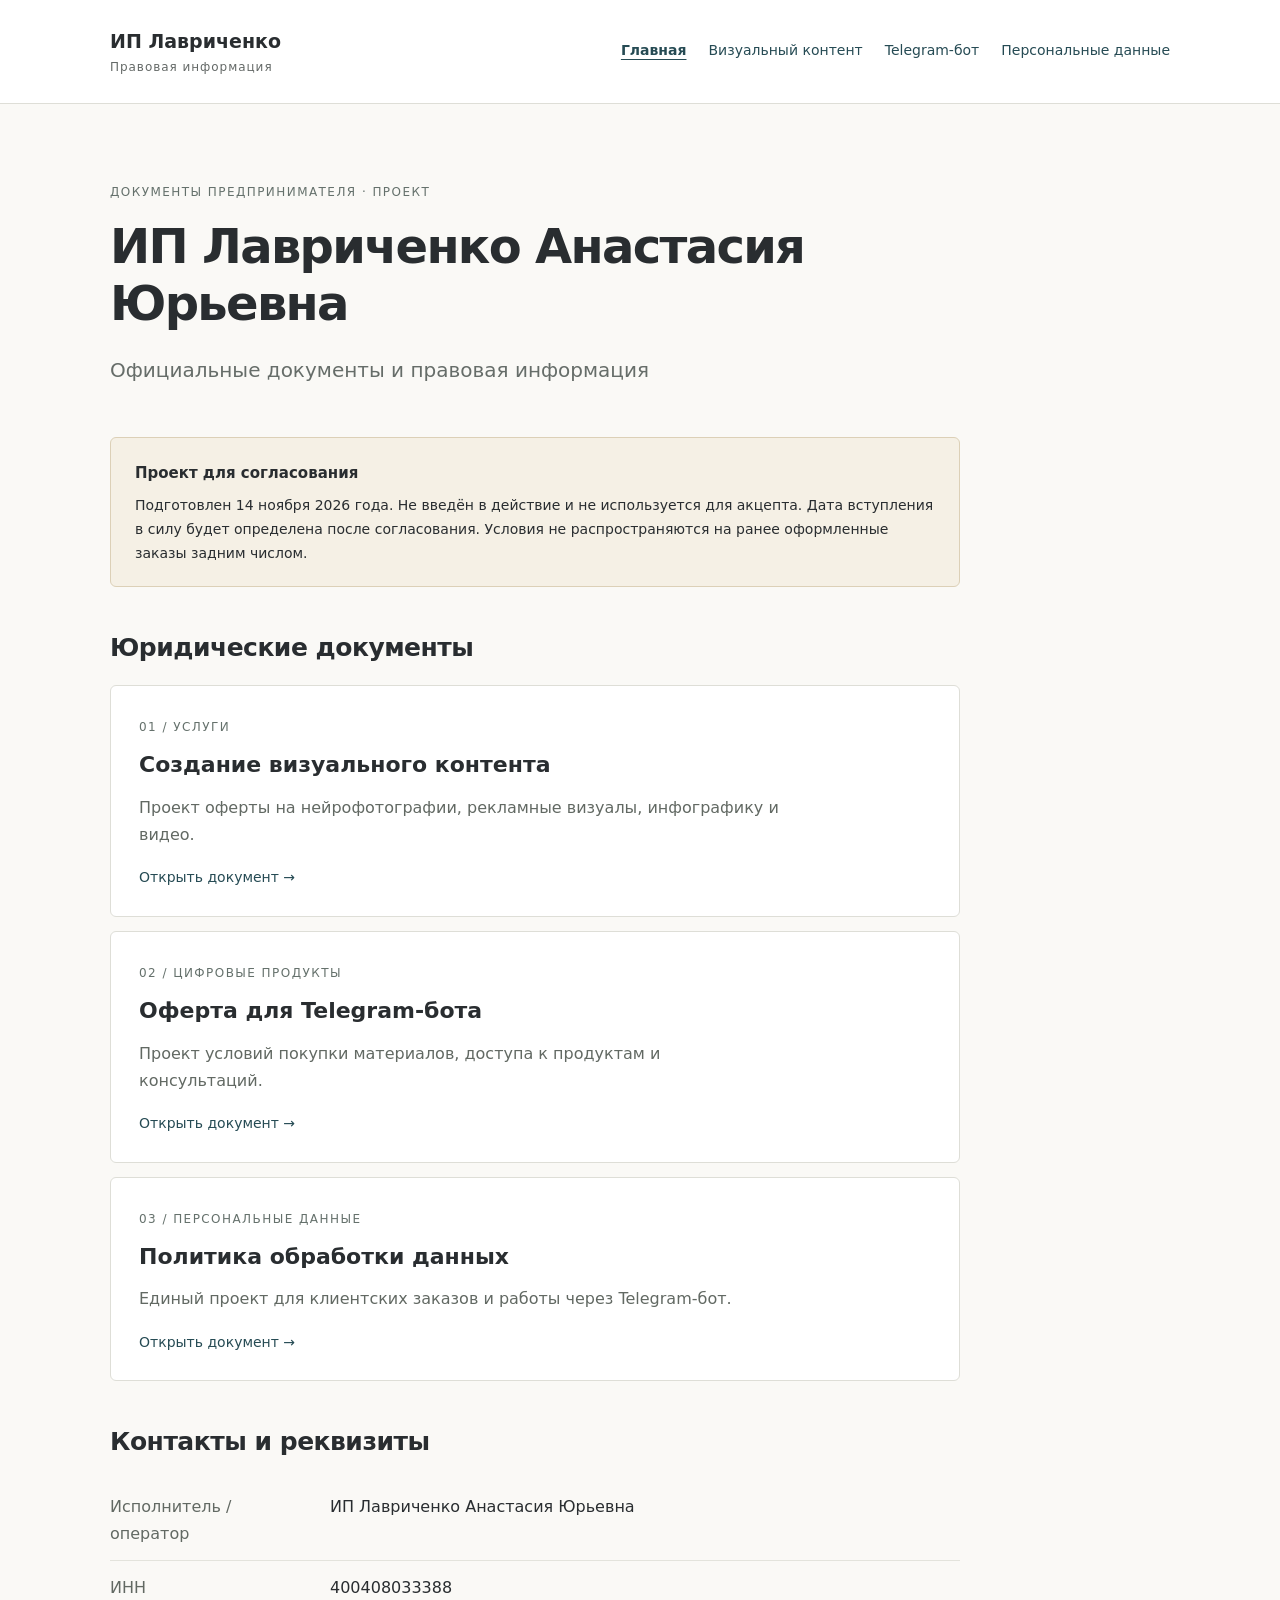
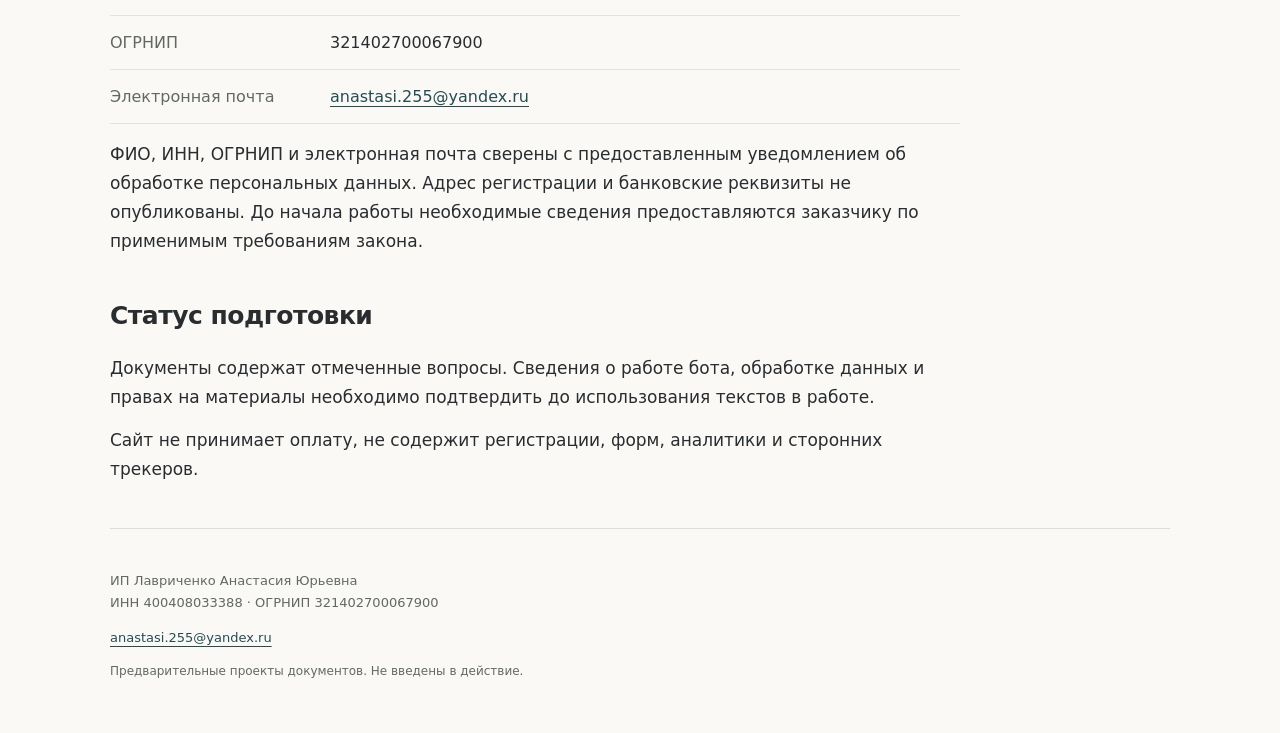
==== index.html @ de068411 "Add draft legal site with email-only public contact" ====
<!doctype html>
<html lang="ru"><head><meta charset="utf-8"><meta name="viewport" content="width=device-width, initial-scale=1"><meta name="description" content="Официальные документы и правовая информация"><meta name="robots" content="noindex, nofollow"><title>ИП Лавриченко Анастасия Юрьевна — ИП Лавриченко</title><link rel="stylesheet" href="styles.css"></head>
<body><a class="skip" href="#main">К содержанию</a><header class="site-header"><div class="shell"><a class="brand" href="index.html">ИП Лавриченко<span>Правовая информация</span></a><nav aria-label="Основная навигация"><a href="index.html" aria-current="page">Главная</a><a href="offer.html">Визуальный контент</a><a href="bot-offer.html">Telegram-бот</a><a href="privacy.html">Персональные данные</a></nav></div></header><main id="main" class="shell"><div class="intro"><p class="eyebrow">Документы предпринимателя · проект</p><h1>ИП Лавриченко Анастасия Юрьевна</h1><p class="lead">Официальные документы и правовая информация</p></div><aside class="notice" aria-label="Статус документа"><strong>Проект для согласования</strong><p>Подготовлен 14 ноября 2026 года. Не введён в действие и не используется для акцепта. Дата вступления в силу будет определена после согласования. Условия не распространяются на ранее оформленные заказы задним числом.</p></aside><article><section><h2>Юридические документы</h2><div class="cards"><a class="card" href="offer.html"><span class="number">01 / Услуги</span><h3>Создание визуального контента</h3><p>Проект оферты на нейрофотографии, рекламные визуалы, инфографику и видео.</p><span class="action">Открыть документ →</span></a><a class="card" href="bot-offer.html"><span class="number">02 / Цифровые продукты</span><h3>Оферта для Telegram-бота</h3><p>Проект условий покупки материалов, доступа к продуктам и консультаций.</p><span class="action">Открыть документ →</span></a><a class="card" href="privacy.html"><span class="number">03 / Персональные данные</span><h3>Политика обработки данных</h3><p>Единый проект для клиентских заказов и работы через Telegram-бот.</p><span class="action">Открыть документ →</span></a></div></section><section><h2>Контакты и реквизиты</h2><dl class="details"><div><dt>Исполнитель / оператор</dt><dd>ИП Лавриченко Анастасия Юрьевна</dd></div><div><dt>ИНН</dt><dd>400408033388</dd></div><div><dt>ОГРНИП</dt><dd>321402700067900</dd></div><div><dt>Электронная почта</dt><dd><a href="mailto:anastasi.255@yandex.ru">anastasi.255@yandex.ru</a></dd></div></dl><p>ФИО, ИНН, ОГРНИП и электронная почта сверены с предоставленным уведомлением об обработке персональных данных. Адрес регистрации и банковские реквизиты не опубликованы. До начала работы необходимые сведения предоставляются заказчику по применимым требованиям закона.</p></section><section><h2>Статус подготовки</h2><p>Документы содержат отмеченные вопросы. Сведения о работе бота, обработке данных и правах на материалы необходимо подтвердить до использования текстов в работе.</p><p>Сайт не принимает оплату, не содержит регистрации, форм, аналитики и сторонних трекеров.</p></section></article></main><footer class="shell"><p>ИП Лавриченко Анастасия Юрьевна<br>ИНН 400408033388 · ОГРНИП 321402700067900</p><a href="mailto:anastasi.255@yandex.ru">anastasi.255@yandex.ru</a><p class="muted">Предварительные проекты документов. Не введены в действие.</p></footer></body></html>
---- styles.css ----
*{box-sizing:border-box}html{scroll-behavior:smooth;scroll-padding-top:24px}body{margin:0;background:#faf9f6;color:#292d30;font:17px/1.7 system-ui,-apple-system,"Segoe UI",sans-serif}a{color:#264b54;text-underline-offset:4px}a:hover{color:#111}a:focus-visible{outline:3px solid #886c3c;outline-offset:5px}.shell{width:min(100% - 64px,1060px);margin:auto}.site-header{border-bottom:1px solid #deded7;background:#fff}.site-header .shell{padding-block:25px;display:flex;align-items:center;justify-content:space-between;gap:30px}.brand{font-size:19px;font-weight:650;text-decoration:none;color:inherit}.brand span{display:block;font-size:12px;font-weight:400;letter-spacing:.08em;color:#646967}.site-header nav{display:flex;flex-wrap:wrap;gap:12px 22px;font-size:14px}.site-header nav a{text-decoration:none}.site-header nav [aria-current]{text-decoration:underline;font-weight:650}.intro{padding:66px 0 30px;max-width:850px}.eyebrow,.number{font-size:12px;letter-spacing:.12em;text-transform:uppercase;color:#65716c}h1{font-size:clamp(30px,4.5vw,48px);font-weight:550;letter-spacing:-.035em;line-height:1.18;margin:16px 0 22px}h2{font-size:25px;line-height:1.35;font-weight:550;letter-spacing:-.02em}h3{font-size:22px;line-height:1.35;font-weight:550}.lead{font-size:20px;color:#666d69}.notice{padding:20px 24px;border:1px solid #dcd0b7;background:#f5f0e5;border-radius:6px;margin-bottom:38px;max-width:850px}.notice p{font-size:14px;margin:7px 0 0}.notice strong{font-size:15px}.toc{padding:20px 28px;background:#f0f1ec;max-width:850px;border-radius:6px}.toc h2{font-size:19px;margin-top:0}.toc ol{columns:2;column-gap:35px;padding-left:24px;font-size:14px}.toc li{break-inside:avoid;margin-bottom:8px}article{max-width:850px}section{margin:44px 0}section p{margin:14px 0}.pending{padding:14px 18px;border-left:3px solid #b19866;background:#f4f0e7;font-size:15px}.cards{display:grid;gap:14px}.card{display:block;text-decoration:none;color:inherit;padding:25px 28px;background:#fff;border:1px solid #deded7;border-radius:6px;transition:border-color .15s}.card:hover{border-color:#67766b}.card h3{margin:10px 0}.card p{color:#626963;font-size:16px;max-width:650px}.action{font-size:14px;color:#264b54}.details{font-size:16px}.details div{display:grid;grid-template-columns:200px 1fr;gap:20px;padding:13px 0;border-bottom:1px solid #e3e3dc}.details dt{color:#626963}.details dd{margin:0;overflow-wrap:anywhere}footer{border-top:1px solid #dcded7;padding-block:28px 40px;font-size:13px;color:#626963}.muted{font-size:12px}.skip{position:absolute;top:-100px;left:16px;background:#fff;padding:10px;z-index:2}.skip:focus{top:12px}@media(max-width:650px){.shell{width:calc(100% - 36px)}.site-header .shell{display:block;padding-block:20px}.site-header nav{margin-top:20px;gap:10px 18px}.intro{padding-top:38px}.lead{font-size:18px}.toc ol{columns:1}.details div{grid-template-columns:1fr;gap:3px}.notice,.card{padding:20px}h2{font-size:23px}body{font-size:16px}}@media(prefers-reduced-motion:reduce){html{scroll-behavior:auto}.card{transition:none}}@media print{.site-header,.skip,.toc{display:none}body{background:white;color:black;font-size:11pt}.shell{width:100%}.intro{padding-top:0}a{color:inherit}.notice,.pending{break-inside:avoid}section{margin:24px 0}footer{margin-top:24px}}
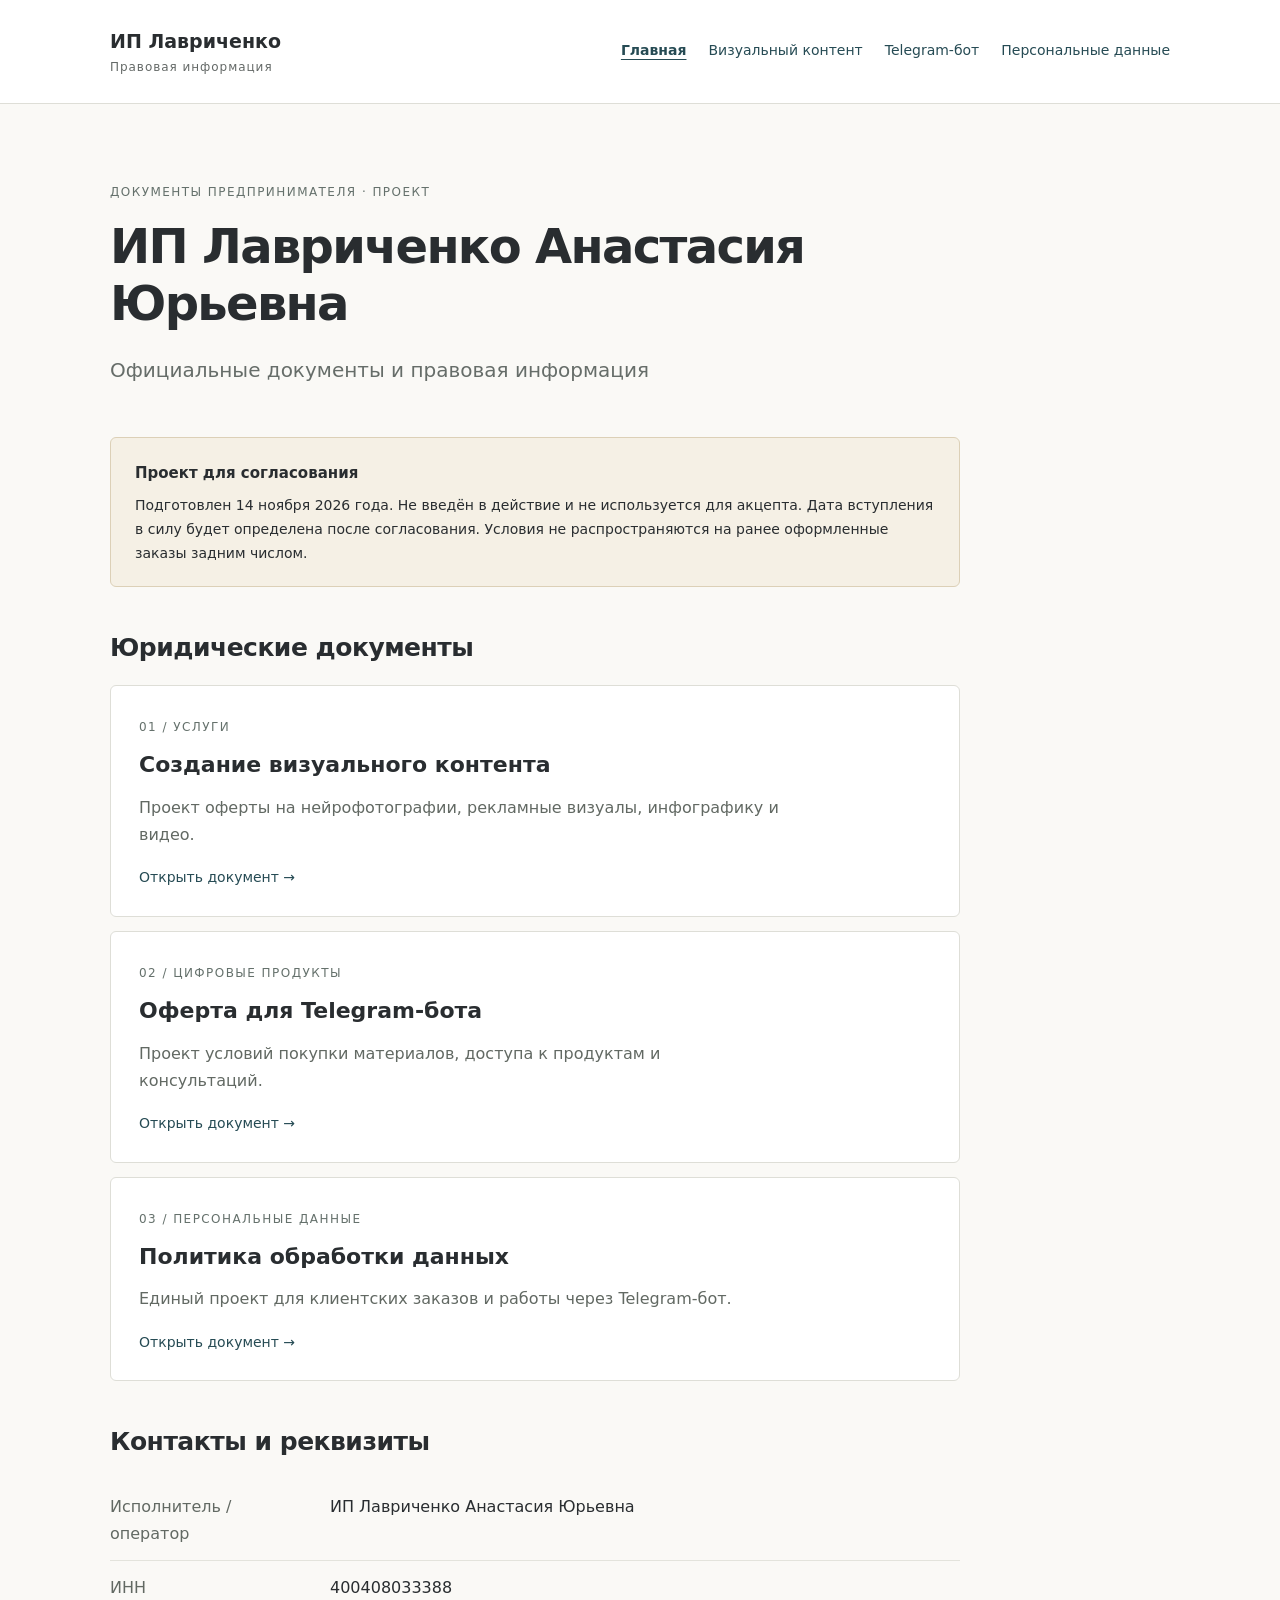
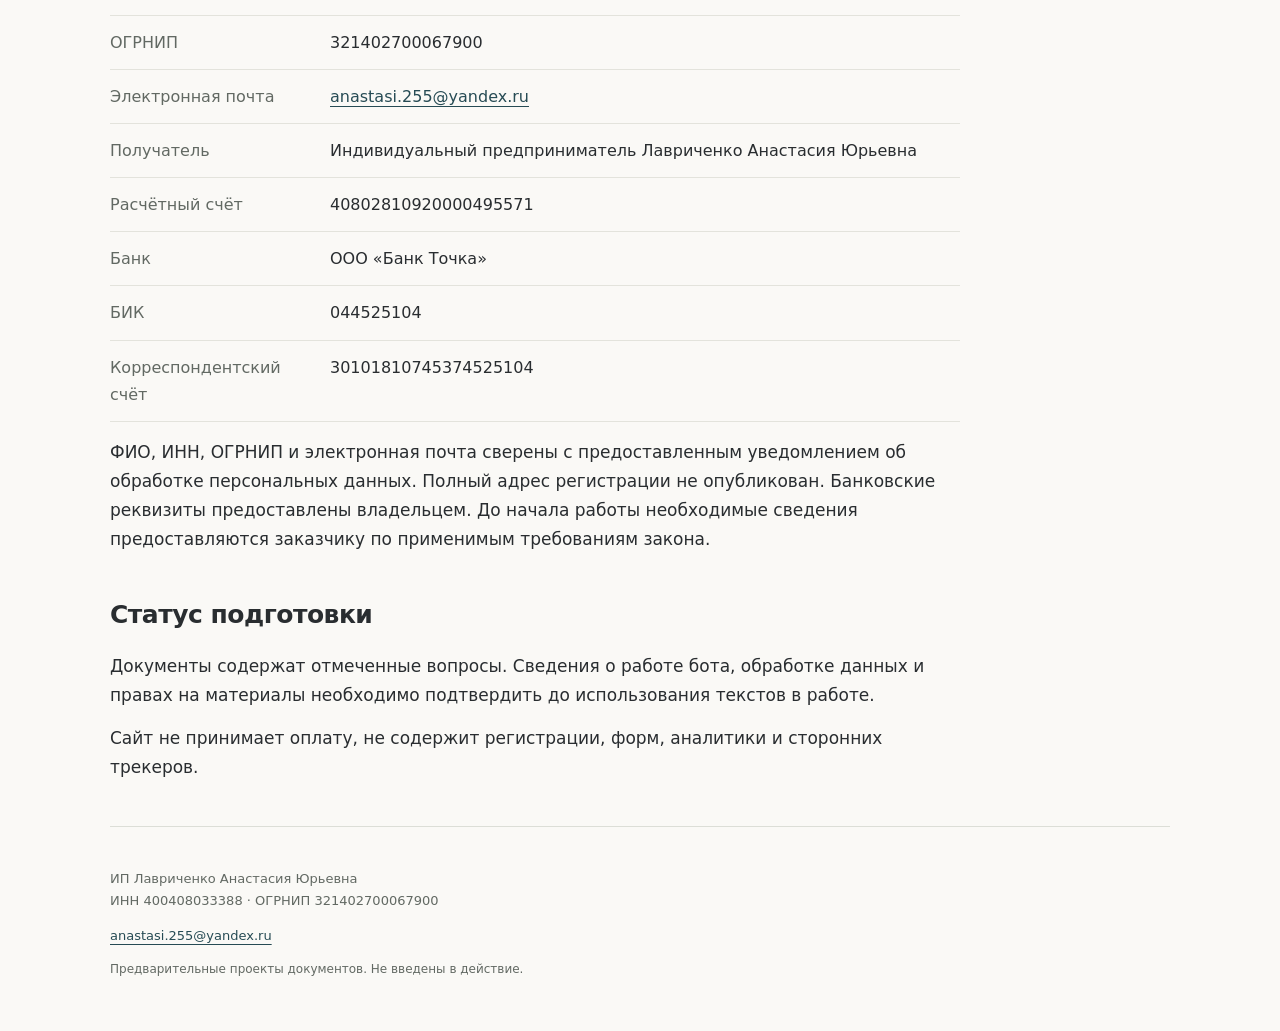
==== commit f0616663: "Add owner-provided business bank details" ====
--- a/index.html
+++ b/index.html
@@ -1,3 +1,3 @@
 <!doctype html>
 <html lang="ru"><head><meta charset="utf-8"><meta name="viewport" content="width=device-width, initial-scale=1"><meta name="description" content="Официальные документы и правовая информация"><meta name="robots" content="noindex, nofollow"><title>ИП Лавриченко Анастасия Юрьевна — ИП Лавриченко</title><link rel="stylesheet" href="styles.css"></head>
-<body><a class="skip" href="#main">К содержанию</a><header class="site-header"><div class="shell"><a class="brand" href="index.html">ИП Лавриченко<span>Правовая информация</span></a><nav aria-label="Основная навигация"><a href="index.html" aria-current="page">Главная</a><a href="offer.html">Визуальный контент</a><a href="bot-offer.html">Telegram-бот</a><a href="privacy.html">Персональные данные</a></nav></div></header><main id="main" class="shell"><div class="intro"><p class="eyebrow">Документы предпринимателя · проект</p><h1>ИП Лавриченко Анастасия Юрьевна</h1><p class="lead">Официальные документы и правовая информация</p></div><aside class="notice" aria-label="Статус документа"><strong>Проект для согласования</strong><p>Подготовлен 14 ноября 2026 года. Не введён в действие и не используется для акцепта. Дата вступления в силу будет определена после согласования. Условия не распространяются на ранее оформленные заказы задним числом.</p></aside><article><section><h2>Юридические документы</h2><div class="cards"><a class="card" href="offer.html"><span class="number">01 / Услуги</span><h3>Создание визуального контента</h3><p>Проект оферты на нейрофотографии, рекламные визуалы, инфографику и видео.</p><span class="action">Открыть документ →</span></a><a class="card" href="bot-offer.html"><span class="number">02 / Цифровые продукты</span><h3>Оферта для Telegram-бота</h3><p>Проект условий покупки материалов, доступа к продуктам и консультаций.</p><span class="action">Открыть документ →</span></a><a class="card" href="privacy.html"><span class="number">03 / Персональные данные</span><h3>Политика обработки данных</h3><p>Единый проект для клиентских заказов и работы через Telegram-бот.</p><span class="action">Открыть документ →</span></a></div></section><section><h2>Контакты и реквизиты</h2><dl class="details"><div><dt>Исполнитель / оператор</dt><dd>ИП Лавриченко Анастасия Юрьевна</dd></div><div><dt>ИНН</dt><dd>400408033388</dd></div><div><dt>ОГРНИП</dt><dd>321402700067900</dd></div><div><dt>Электронная почта</dt><dd><a href="mailto:anastasi.255@yandex.ru">anastasi.255@yandex.ru</a></dd></div></dl><p>ФИО, ИНН, ОГРНИП и электронная почта сверены с предоставленным уведомлением об обработке персональных данных. Адрес регистрации и банковские реквизиты не опубликованы. До начала работы необходимые сведения предоставляются заказчику по применимым требованиям закона.</p></section><section><h2>Статус подготовки</h2><p>Документы содержат отмеченные вопросы. Сведения о работе бота, обработке данных и правах на материалы необходимо подтвердить до использования текстов в работе.</p><p>Сайт не принимает оплату, не содержит регистрации, форм, аналитики и сторонних трекеров.</p></section></article></main><footer class="shell"><p>ИП Лавриченко Анастасия Юрьевна<br>ИНН 400408033388 · ОГРНИП 321402700067900</p><a href="mailto:anastasi.255@yandex.ru">anastasi.255@yandex.ru</a><p class="muted">Предварительные проекты документов. Не введены в действие.</p></footer></body></html>+<body><a class="skip" href="#main">К содержанию</a><header class="site-header"><div class="shell"><a class="brand" href="index.html">ИП Лавриченко<span>Правовая информация</span></a><nav aria-label="Основная навигация"><a href="index.html" aria-current="page">Главная</a><a href="offer.html">Визуальный контент</a><a href="bot-offer.html">Telegram-бот</a><a href="privacy.html">Персональные данные</a></nav></div></header><main id="main" class="shell"><div class="intro"><p class="eyebrow">Документы предпринимателя · проект</p><h1>ИП Лавриченко Анастасия Юрьевна</h1><p class="lead">Официальные документы и правовая информация</p></div><aside class="notice" aria-label="Статус документа"><strong>Проект для согласования</strong><p>Подготовлен 14 ноября 2026 года. Не введён в действие и не используется для акцепта. Дата вступления в силу будет определена после согласования. Условия не распространяются на ранее оформленные заказы задним числом.</p></aside><article><section><h2>Юридические документы</h2><div class="cards"><a class="card" href="offer.html"><span class="number">01 / Услуги</span><h3>Создание визуального контента</h3><p>Проект оферты на нейрофотографии, рекламные визуалы, инфографику и видео.</p><span class="action">Открыть документ →</span></a><a class="card" href="bot-offer.html"><span class="number">02 / Цифровые продукты</span><h3>Оферта для Telegram-бота</h3><p>Проект условий покупки материалов, доступа к продуктам и консультаций.</p><span class="action">Открыть документ →</span></a><a class="card" href="privacy.html"><span class="number">03 / Персональные данные</span><h3>Политика обработки данных</h3><p>Единый проект для клиентских заказов и работы через Telegram-бот.</p><span class="action">Открыть документ →</span></a></div></section><section><h2>Контакты и реквизиты</h2><dl class="details"><div><dt>Исполнитель / оператор</dt><dd>ИП Лавриченко Анастасия Юрьевна</dd></div><div><dt>ИНН</dt><dd>400408033388</dd></div><div><dt>ОГРНИП</dt><dd>321402700067900</dd></div><div><dt>Электронная почта</dt><dd><a href="mailto:anastasi.255@yandex.ru">anastasi.255@yandex.ru</a></dd></div><div><dt>Получатель</dt><dd>Индивидуальный предприниматель Лавриченко Анастасия Юрьевна</dd></div><div><dt>Расчётный счёт</dt><dd>40802810920000495571</dd></div><div><dt>Банк</dt><dd>ООО «Банк Точка»</dd></div><div><dt>БИК</dt><dd>044525104</dd></div><div><dt>Корреспондентский счёт</dt><dd>30101810745374525104</dd></div></dl><p>ФИО, ИНН, ОГРНИП и электронная почта сверены с предоставленным уведомлением об обработке персональных данных. Полный адрес регистрации не опубликован. Банковские реквизиты предоставлены владельцем. До начала работы необходимые сведения предоставляются заказчику по применимым требованиям закона.</p></section><section><h2>Статус подготовки</h2><p>Документы содержат отмеченные вопросы. Сведения о работе бота, обработке данных и правах на материалы необходимо подтвердить до использования текстов в работе.</p><p>Сайт не принимает оплату, не содержит регистрации, форм, аналитики и сторонних трекеров.</p></section></article></main><footer class="shell"><p>ИП Лавриченко Анастасия Юрьевна<br>ИНН 400408033388 · ОГРНИП 321402700067900</p><a href="mailto:anastasi.255@yandex.ru">anastasi.255@yandex.ru</a><p class="muted">Предварительные проекты документов. Не введены в действие.</p></footer></body></html>
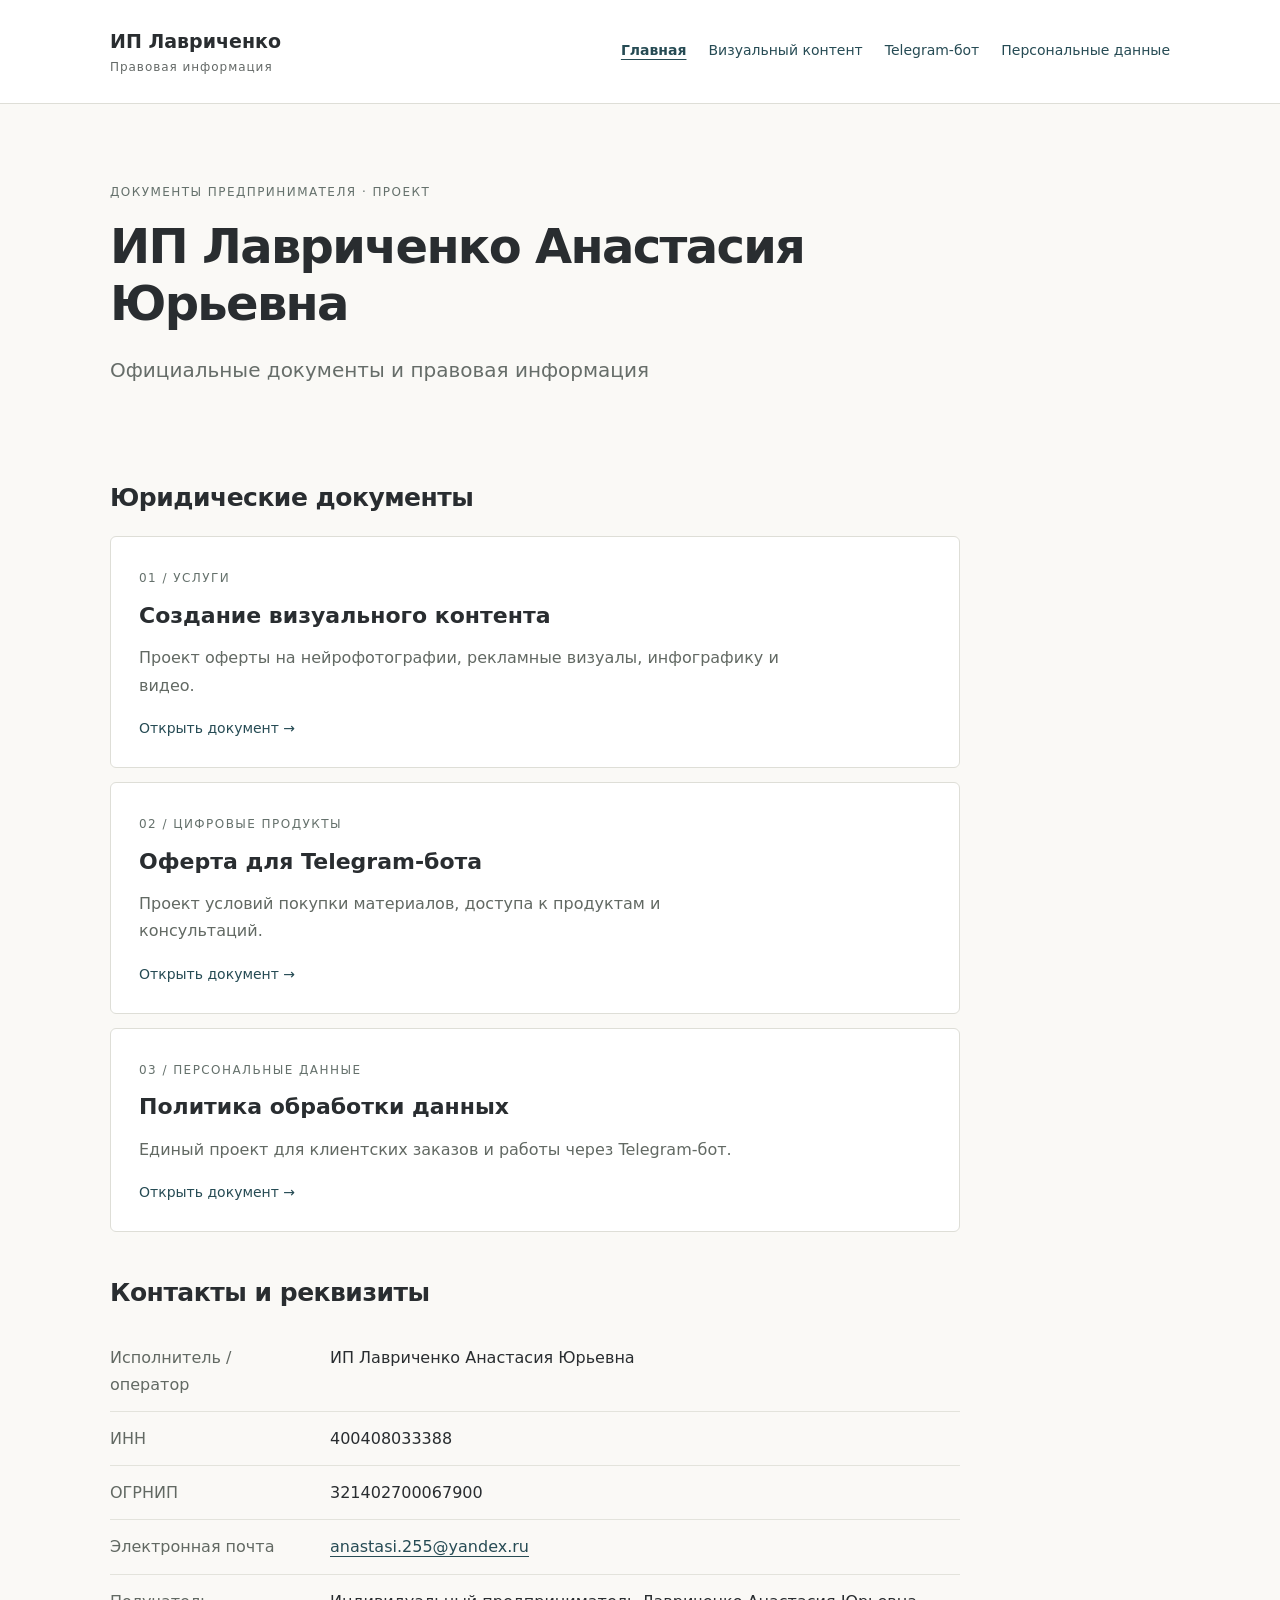
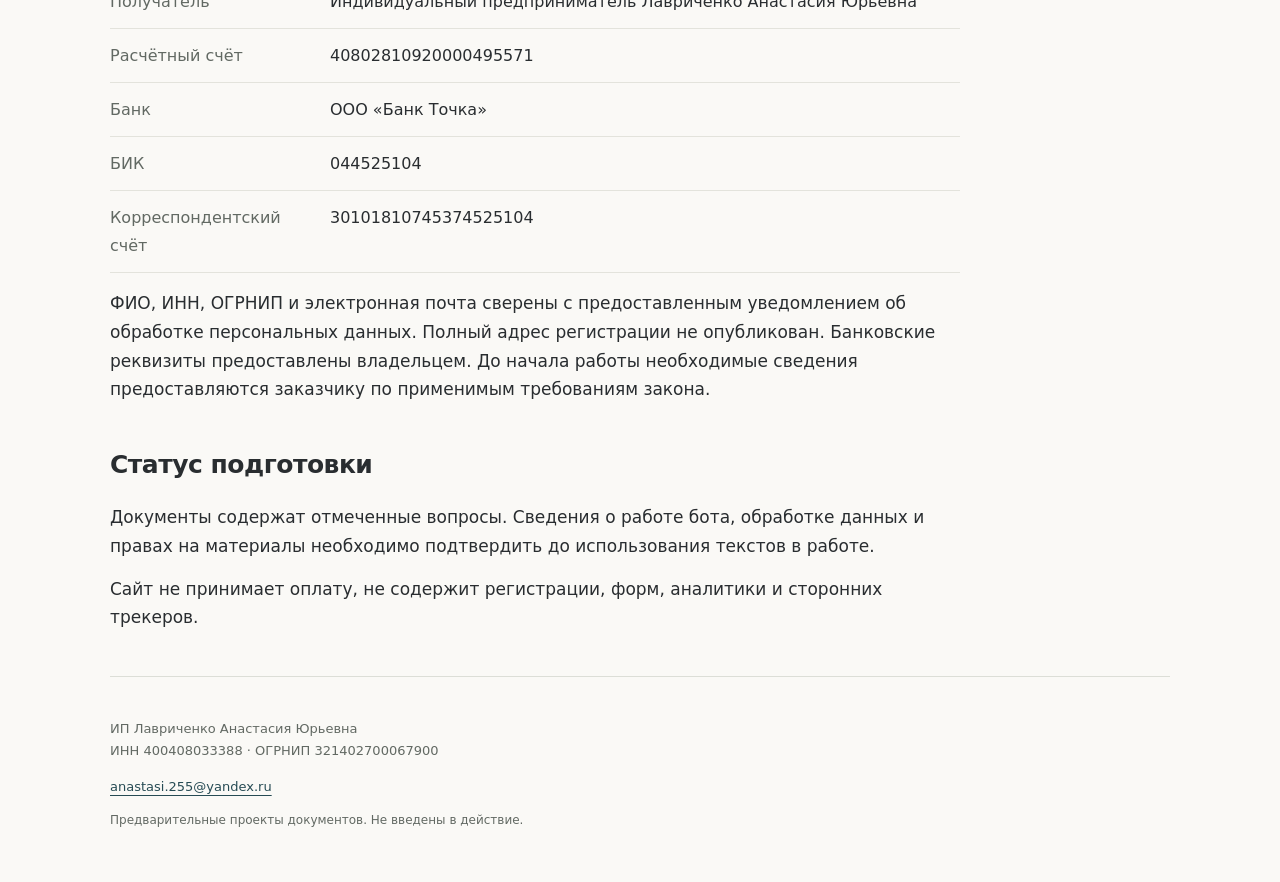
==== commit db8cf1fb: "Remove large draft notice banner from all pages" ====
--- a/index.html
+++ b/index.html
@@ -1,3 +1,3 @@
 <!doctype html>
 <html lang="ru"><head><meta charset="utf-8"><meta name="viewport" content="width=device-width, initial-scale=1"><meta name="description" content="Официальные документы и правовая информация"><meta name="robots" content="noindex, nofollow"><title>ИП Лавриченко Анастасия Юрьевна — ИП Лавриченко</title><link rel="stylesheet" href="styles.css"></head>
-<body><a class="skip" href="#main">К содержанию</a><header class="site-header"><div class="shell"><a class="brand" href="index.html">ИП Лавриченко<span>Правовая информация</span></a><nav aria-label="Основная навигация"><a href="index.html" aria-current="page">Главная</a><a href="offer.html">Визуальный контент</a><a href="bot-offer.html">Telegram-бот</a><a href="privacy.html">Персональные данные</a></nav></div></header><main id="main" class="shell"><div class="intro"><p class="eyebrow">Документы предпринимателя · проект</p><h1>ИП Лавриченко Анастасия Юрьевна</h1><p class="lead">Официальные документы и правовая информация</p></div><aside class="notice" aria-label="Статус документа"><strong>Проект для согласования</strong><p>Подготовлен 14 ноября 2026 года. Не введён в действие и не используется для акцепта. Дата вступления в силу будет определена после согласования. Условия не распространяются на ранее оформленные заказы задним числом.</p></aside><article><section><h2>Юридические документы</h2><div class="cards"><a class="card" href="offer.html"><span class="number">01 / Услуги</span><h3>Создание визуального контента</h3><p>Проект оферты на нейрофотографии, рекламные визуалы, инфографику и видео.</p><span class="action">Открыть документ →</span></a><a class="card" href="bot-offer.html"><span class="number">02 / Цифровые продукты</span><h3>Оферта для Telegram-бота</h3><p>Проект условий покупки материалов, доступа к продуктам и консультаций.</p><span class="action">Открыть документ →</span></a><a class="card" href="privacy.html"><span class="number">03 / Персональные данные</span><h3>Политика обработки данных</h3><p>Единый проект для клиентских заказов и работы через Telegram-бот.</p><span class="action">Открыть документ →</span></a></div></section><section><h2>Контакты и реквизиты</h2><dl class="details"><div><dt>Исполнитель / оператор</dt><dd>ИП Лавриченко Анастасия Юрьевна</dd></div><div><dt>ИНН</dt><dd>400408033388</dd></div><div><dt>ОГРНИП</dt><dd>321402700067900</dd></div><div><dt>Электронная почта</dt><dd><a href="mailto:anastasi.255@yandex.ru">anastasi.255@yandex.ru</a></dd></div><div><dt>Получатель</dt><dd>Индивидуальный предприниматель Лавриченко Анастасия Юрьевна</dd></div><div><dt>Расчётный счёт</dt><dd>40802810920000495571</dd></div><div><dt>Банк</dt><dd>ООО «Банк Точка»</dd></div><div><dt>БИК</dt><dd>044525104</dd></div><div><dt>Корреспондентский счёт</dt><dd>30101810745374525104</dd></div></dl><p>ФИО, ИНН, ОГРНИП и электронная почта сверены с предоставленным уведомлением об обработке персональных данных. Полный адрес регистрации не опубликован. Банковские реквизиты предоставлены владельцем. До начала работы необходимые сведения предоставляются заказчику по применимым требованиям закона.</p></section><section><h2>Статус подготовки</h2><p>Документы содержат отмеченные вопросы. Сведения о работе бота, обработке данных и правах на материалы необходимо подтвердить до использования текстов в работе.</p><p>Сайт не принимает оплату, не содержит регистрации, форм, аналитики и сторонних трекеров.</p></section></article></main><footer class="shell"><p>ИП Лавриченко Анастасия Юрьевна<br>ИНН 400408033388 · ОГРНИП 321402700067900</p><a href="mailto:anastasi.255@yandex.ru">anastasi.255@yandex.ru</a><p class="muted">Предварительные проекты документов. Не введены в действие.</p></footer></body></html>+<body><a class="skip" href="#main">К содержанию</a><header class="site-header"><div class="shell"><a class="brand" href="index.html">ИП Лавриченко<span>Правовая информация</span></a><nav aria-label="Основная навигация"><a href="index.html" aria-current="page">Главная</a><a href="offer.html">Визуальный контент</a><a href="bot-offer.html">Telegram-бот</a><a href="privacy.html">Персональные данные</a></nav></div></header><main id="main" class="shell"><div class="intro"><p class="eyebrow">Документы предпринимателя · проект</p><h1>ИП Лавриченко Анастасия Юрьевна</h1><p class="lead">Официальные документы и правовая информация</p></div><article><section><h2>Юридические документы</h2><div class="cards"><a class="card" href="offer.html"><span class="number">01 / Услуги</span><h3>Создание визуального контента</h3><p>Проект оферты на нейрофотографии, рекламные визуалы, инфографику и видео.</p><span class="action">Открыть документ →</span></a><a class="card" href="bot-offer.html"><span class="number">02 / Цифровые продукты</span><h3>Оферта для Telegram-бота</h3><p>Проект условий покупки материалов, доступа к продуктам и консультаций.</p><span class="action">Открыть документ →</span></a><a class="card" href="privacy.html"><span class="number">03 / Персональные данные</span><h3>Политика обработки данных</h3><p>Единый проект для клиентских заказов и работы через Telegram-бот.</p><span class="action">Открыть документ →</span></a></div></section><section><h2>Контакты и реквизиты</h2><dl class="details"><div><dt>Исполнитель / оператор</dt><dd>ИП Лавриченко Анастасия Юрьевна</dd></div><div><dt>ИНН</dt><dd>400408033388</dd></div><div><dt>ОГРНИП</dt><dd>321402700067900</dd></div><div><dt>Электронная почта</dt><dd><a href="mailto:anastasi.255@yandex.ru">anastasi.255@yandex.ru</a></dd></div><div><dt>Получатель</dt><dd>Индивидуальный предприниматель Лавриченко Анастасия Юрьевна</dd></div><div><dt>Расчётный счёт</dt><dd>40802810920000495571</dd></div><div><dt>Банк</dt><dd>ООО «Банк Точка»</dd></div><div><dt>БИК</dt><dd>044525104</dd></div><div><dt>Корреспондентский счёт</dt><dd>30101810745374525104</dd></div></dl><p>ФИО, ИНН, ОГРНИП и электронная почта сверены с предоставленным уведомлением об обработке персональных данных. Полный адрес регистрации не опубликован. Банковские реквизиты предоставлены владельцем. До начала работы необходимые сведения предоставляются заказчику по применимым требованиям закона.</p></section><section><h2>Статус подготовки</h2><p>Документы содержат отмеченные вопросы. Сведения о работе бота, обработке данных и правах на материалы необходимо подтвердить до использования текстов в работе.</p><p>Сайт не принимает оплату, не содержит регистрации, форм, аналитики и сторонних трекеров.</p></section></article></main><footer class="shell"><p>ИП Лавриченко Анастасия Юрьевна<br>ИНН 400408033388 · ОГРНИП 321402700067900</p><a href="mailto:anastasi.255@yandex.ru">anastasi.255@yandex.ru</a><p class="muted">Предварительные проекты документов. Не введены в действие.</p></footer></body></html>
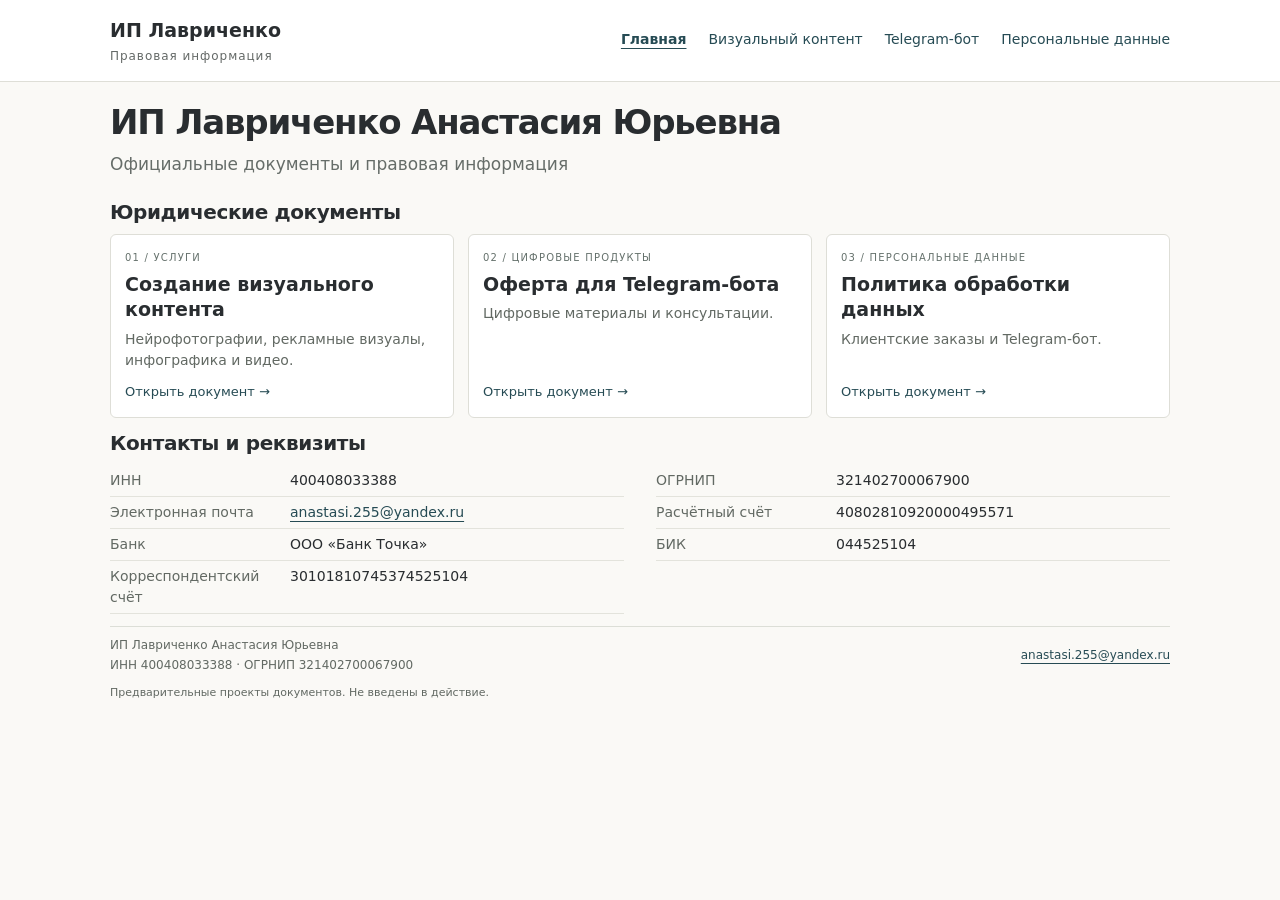
==== commit ba344c33: "Compact desktop homepage and update editor references" ====
--- a/index.html
+++ b/index.html
@@ -1,3 +1,3 @@
 <!doctype html>
-<html lang="ru"><head><meta charset="utf-8"><meta name="viewport" content="width=device-width, initial-scale=1"><meta name="description" content="Официальные документы и правовая информация"><meta name="robots" content="noindex, nofollow"><title>ИП Лавриченко Анастасия Юрьевна — ИП Лавриченко</title><link rel="stylesheet" href="styles.css"></head>
-<body><a class="skip" href="#main">К содержанию</a><header class="site-header"><div class="shell"><a class="brand" href="index.html">ИП Лавриченко<span>Правовая информация</span></a><nav aria-label="Основная навигация"><a href="index.html" aria-current="page">Главная</a><a href="offer.html">Визуальный контент</a><a href="bot-offer.html">Telegram-бот</a><a href="privacy.html">Персональные данные</a></nav></div></header><main id="main" class="shell"><div class="intro"><p class="eyebrow">Документы предпринимателя · проект</p><h1>ИП Лавриченко Анастасия Юрьевна</h1><p class="lead">Официальные документы и правовая информация</p></div><article><section><h2>Юридические документы</h2><div class="cards"><a class="card" href="offer.html"><span class="number">01 / Услуги</span><h3>Создание визуального контента</h3><p>Проект оферты на нейрофотографии, рекламные визуалы, инфографику и видео.</p><span class="action">Открыть документ →</span></a><a class="card" href="bot-offer.html"><span class="number">02 / Цифровые продукты</span><h3>Оферта для Telegram-бота</h3><p>Проект условий покупки материалов, доступа к продуктам и консультаций.</p><span class="action">Открыть документ →</span></a><a class="card" href="privacy.html"><span class="number">03 / Персональные данные</span><h3>Политика обработки данных</h3><p>Единый проект для клиентских заказов и работы через Telegram-бот.</p><span class="action">Открыть документ →</span></a></div></section><section><h2>Контакты и реквизиты</h2><dl class="details"><div><dt>Исполнитель / оператор</dt><dd>ИП Лавриченко Анастасия Юрьевна</dd></div><div><dt>ИНН</dt><dd>400408033388</dd></div><div><dt>ОГРНИП</dt><dd>321402700067900</dd></div><div><dt>Электронная почта</dt><dd><a href="mailto:anastasi.255@yandex.ru">anastasi.255@yandex.ru</a></dd></div><div><dt>Получатель</dt><dd>Индивидуальный предприниматель Лавриченко Анастасия Юрьевна</dd></div><div><dt>Расчётный счёт</dt><dd>40802810920000495571</dd></div><div><dt>Банк</dt><dd>ООО «Банк Точка»</dd></div><div><dt>БИК</dt><dd>044525104</dd></div><div><dt>Корреспондентский счёт</dt><dd>30101810745374525104</dd></div></dl><p>ФИО, ИНН, ОГРНИП и электронная почта сверены с предоставленным уведомлением об обработке персональных данных. Полный адрес регистрации не опубликован. Банковские реквизиты предоставлены владельцем. До начала работы необходимые сведения предоставляются заказчику по применимым требованиям закона.</p></section><section><h2>Статус подготовки</h2><p>Документы содержат отмеченные вопросы. Сведения о работе бота, обработке данных и правах на материалы необходимо подтвердить до использования текстов в работе.</p><p>Сайт не принимает оплату, не содержит регистрации, форм, аналитики и сторонних трекеров.</p></section></article></main><footer class="shell"><p>ИП Лавриченко Анастасия Юрьевна<br>ИНН 400408033388 · ОГРНИП 321402700067900</p><a href="mailto:anastasi.255@yandex.ru">anastasi.255@yandex.ru</a><p class="muted">Предварительные проекты документов. Не введены в действие.</p></footer></body></html>+<html lang="ru"><head><meta charset="utf-8"><meta name="viewport" content="width=device-width, initial-scale=1"><meta name="description" content="Официальные документы и правовая информация"><meta name="robots" content="noindex, nofollow"><title>ИП Лавриченко Анастасия Юрьевна — ИП Лавриченко</title><link rel="stylesheet" href="styles.css?v=compact-2"></head>
+<body class="home"><a class="skip" href="#main">К содержанию</a><header class="site-header"><div class="shell"><a class="brand" href="index.html">ИП Лавриченко<span>Правовая информация</span></a><nav aria-label="Основная навигация"><a href="index.html" aria-current="page">Главная</a><a href="offer.html">Визуальный контент</a><a href="bot-offer.html">Telegram-бот</a><a href="privacy.html">Персональные данные</a></nav></div></header><main id="main" class="shell"><div class="intro"><h1>ИП Лавриченко Анастасия Юрьевна</h1><p class="lead">Официальные документы и правовая информация</p></div><article><section><h2>Юридические документы</h2><div class="cards"><a class="card" href="offer.html"><span class="number">01 / Услуги</span><h3>Создание визуального контента</h3><p>Нейрофотографии, рекламные визуалы, инфографика и видео.</p><span class="action">Открыть документ →</span></a><a class="card" href="bot-offer.html"><span class="number">02 / Цифровые продукты</span><h3>Оферта для Telegram-бота</h3><p>Цифровые материалы и консультации.</p><span class="action">Открыть документ →</span></a><a class="card" href="privacy.html"><span class="number">03 / Персональные данные</span><h3>Политика обработки данных</h3><p>Клиентские заказы и Telegram-бот.</p><span class="action">Открыть документ →</span></a></div></section><section><h2>Контакты и реквизиты</h2><dl class="details"><div><dt>ИНН</dt><dd>400408033388</dd></div><div><dt>ОГРНИП</dt><dd>321402700067900</dd></div><div><dt>Электронная почта</dt><dd><a href="mailto:anastasi.255@yandex.ru">anastasi.255@yandex.ru</a></dd></div><div><dt>Расчётный счёт</dt><dd>40802810920000495571</dd></div><div><dt>Банк</dt><dd>ООО «Банк Точка»</dd></div><div><dt>БИК</dt><dd>044525104</dd></div><div><dt>Корреспондентский счёт</dt><dd>30101810745374525104</dd></div></dl></section></article></main><footer class="shell"><p>ИП Лавриченко Анастасия Юрьевна<br>ИНН 400408033388 · ОГРНИП 321402700067900</p><a href="mailto:anastasi.255@yandex.ru">anastasi.255@yandex.ru</a><p class="muted">Предварительные проекты документов. Не введены в действие.</p></footer></body></html>
--- a/styles.css
+++ b/styles.css
@@ -1 +1,5 @@
-*{box-sizing:border-box}html{scroll-behavior:smooth;scroll-padding-top:24px}body{margin:0;background:#faf9f6;color:#292d30;font:17px/1.7 system-ui,-apple-system,"Segoe UI",sans-serif}a{color:#264b54;text-underline-offset:4px}a:hover{color:#111}a:focus-visible{outline:3px solid #886c3c;outline-offset:5px}.shell{width:min(100% - 64px,1060px);margin:auto}.site-header{border-bottom:1px solid #deded7;background:#fff}.site-header .shell{padding-block:25px;display:flex;align-items:center;justify-content:space-between;gap:30px}.brand{font-size:19px;font-weight:650;text-decoration:none;color:inherit}.brand span{display:block;font-size:12px;font-weight:400;letter-spacing:.08em;color:#646967}.site-header nav{display:flex;flex-wrap:wrap;gap:12px 22px;font-size:14px}.site-header nav a{text-decoration:none}.site-header nav [aria-current]{text-decoration:underline;font-weight:650}.intro{padding:66px 0 30px;max-width:850px}.eyebrow,.number{font-size:12px;letter-spacing:.12em;text-transform:uppercase;color:#65716c}h1{font-size:clamp(30px,4.5vw,48px);font-weight:550;letter-spacing:-.035em;line-height:1.18;margin:16px 0 22px}h2{font-size:25px;line-height:1.35;font-weight:550;letter-spacing:-.02em}h3{font-size:22px;line-height:1.35;font-weight:550}.lead{font-size:20px;color:#666d69}.notice{padding:20px 24px;border:1px solid #dcd0b7;background:#f5f0e5;border-radius:6px;margin-bottom:38px;max-width:850px}.notice p{font-size:14px;margin:7px 0 0}.notice strong{font-size:15px}.toc{padding:20px 28px;background:#f0f1ec;max-width:850px;border-radius:6px}.toc h2{font-size:19px;margin-top:0}.toc ol{columns:2;column-gap:35px;padding-left:24px;font-size:14px}.toc li{break-inside:avoid;margin-bottom:8px}article{max-width:850px}section{margin:44px 0}section p{margin:14px 0}.pending{padding:14px 18px;border-left:3px solid #b19866;background:#f4f0e7;font-size:15px}.cards{display:grid;gap:14px}.card{display:block;text-decoration:none;color:inherit;padding:25px 28px;background:#fff;border:1px solid #deded7;border-radius:6px;transition:border-color .15s}.card:hover{border-color:#67766b}.card h3{margin:10px 0}.card p{color:#626963;font-size:16px;max-width:650px}.action{font-size:14px;color:#264b54}.details{font-size:16px}.details div{display:grid;grid-template-columns:200px 1fr;gap:20px;padding:13px 0;border-bottom:1px solid #e3e3dc}.details dt{color:#626963}.details dd{margin:0;overflow-wrap:anywhere}footer{border-top:1px solid #dcded7;padding-block:28px 40px;font-size:13px;color:#626963}.muted{font-size:12px}.skip{position:absolute;top:-100px;left:16px;background:#fff;padding:10px;z-index:2}.skip:focus{top:12px}@media(max-width:650px){.shell{width:calc(100% - 36px)}.site-header .shell{display:block;padding-block:20px}.site-header nav{margin-top:20px;gap:10px 18px}.intro{padding-top:38px}.lead{font-size:18px}.toc ol{columns:1}.details div{grid-template-columns:1fr;gap:3px}.notice,.card{padding:20px}h2{font-size:23px}body{font-size:16px}}@media(prefers-reduced-motion:reduce){html{scroll-behavior:auto}.card{transition:none}}@media print{.site-header,.skip,.toc{display:none}body{background:white;color:black;font-size:11pt}.shell{width:100%}.intro{padding-top:0}a{color:inherit}.notice,.pending{break-inside:avoid}section{margin:24px 0}footer{margin-top:24px}}+*{box-sizing:border-box}html{scroll-behavior:smooth;scroll-padding-top:24px}body{margin:0;background:#faf9f6;color:#292d30;font:17px/1.7 system-ui,-apple-system,"Segoe UI",sans-serif}a{color:#264b54;text-underline-offset:4px}a:hover{color:#111}a:focus-visible{outline:3px solid #886c3c;outline-offset:5px}.shell{width:min(100% - 64px,1060px);margin:auto}.site-header{border-bottom:1px solid #deded7;background:#fff}.site-header .shell{padding-block:25px;display:flex;align-items:center;justify-content:space-between;gap:30px}.brand{font-size:19px;font-weight:650;text-decoration:none;color:inherit}.brand span{display:block;font-size:12px;font-weight:400;letter-spacing:.08em;color:#646967}.site-header nav{display:flex;flex-wrap:wrap;gap:12px 22px;font-size:14px}.site-header nav a{text-decoration:none}.site-header nav [aria-current]{text-decoration:underline;font-weight:650}.intro{padding:66px 0 30px;max-width:850px}.eyebrow,.number{font-size:12px;letter-spacing:.12em;text-transform:uppercase;color:#65716c}h1{font-size:clamp(30px,4.5vw,48px);font-weight:550;letter-spacing:-.035em;line-height:1.18;margin:16px 0 22px}h2{font-size:25px;line-height:1.35;font-weight:550;letter-spacing:-.02em}h3{font-size:22px;line-height:1.35;font-weight:550}.lead{font-size:20px;color:#666d69}.notice{padding:20px 24px;border:1px solid #dcd0b7;background:#f5f0e5;border-radius:6px;margin-bottom:38px;max-width:850px}.notice p{font-size:14px;margin:7px 0 0}.notice strong{font-size:15px}.toc{padding:20px 28px;background:#f0f1ec;max-width:850px;border-radius:6px}.toc h2{font-size:19px;margin-top:0}.toc ol{columns:2;column-gap:35px;padding-left:24px;font-size:14px}.toc li{break-inside:avoid;margin-bottom:8px}article{max-width:850px}section{margin:44px 0}section p{margin:14px 0}.pending{padding:14px 18px;border-left:3px solid #b19866;background:#f4f0e7;font-size:15px}.cards{display:grid;gap:14px}.card{display:block;text-decoration:none;color:inherit;padding:25px 28px;background:#fff;border:1px solid #deded7;border-radius:6px;transition:border-color .15s}.card:hover{border-color:#67766b}.card h3{margin:10px 0}.card p{color:#626963;font-size:16px;max-width:650px}.action{font-size:14px;color:#264b54}.details{font-size:16px}.details div{display:grid;grid-template-columns:200px 1fr;gap:20px;padding:13px 0;border-bottom:1px solid #e3e3dc}.details dt{color:#626963}.details dd{margin:0;overflow-wrap:anywhere}footer{border-top:1px solid #dcded7;padding-block:28px 40px;font-size:13px;color:#626963}.muted{font-size:12px}.skip{position:absolute;top:-100px;left:16px;background:#fff;padding:10px;z-index:2}.skip:focus{top:12px}@media(max-width:650px){.shell{width:calc(100% - 36px)}.site-header .shell{display:block;padding-block:20px}.site-header nav{margin-top:20px;gap:10px 18px}.intro{padding-top:38px}.lead{font-size:18px}.toc ol{columns:1}.details div{grid-template-columns:1fr;gap:3px}.notice,.card{padding:20px}h2{font-size:23px}body{font-size:16px}}@media(prefers-reduced-motion:reduce){html{scroll-behavior:auto}.card{transition:none}}@media print{.site-header,.skip,.toc{display:none}body{background:white;color:black;font-size:11pt}.shell{width:100%}.intro{padding-top:0}a{color:inherit}.notice,.pending{break-inside:avoid}section{margin:24px 0}footer{margin-top:24px}}
+/* Compact landing page; document pages retain their reading layout. */
+.home article{max-width:none}.home .intro{max-width:none;padding:26px 0 8px}.home h1{font-size:34px;margin:0 0 8px}.home .lead{font-size:17px;margin:0}.home section{margin:18px 0}.home h2{font-size:20px;margin:0 0 12px}.home .cards{grid-template-columns:repeat(3,minmax(0,1fr));gap:14px}.home .card{padding:18px;display:flex;flex-direction:column}.home .card h3{font-size:19px;margin:8px 0}.home .card p{font-size:14px;line-height:1.5;margin:0 0 10px}.home .action{margin-top:auto;font-size:13px}.home .number{font-size:10px}.home .details{display:grid;grid-template-columns:repeat(2,minmax(0,1fr));column-gap:32px;margin:0;font-size:14px}.home .details div{grid-template-columns:170px minmax(0,1fr);gap:10px;padding:7px 0}.home footer{padding-block:12px;font-size:12px;display:flex;flex-wrap:wrap;justify-content:space-between;align-items:center;gap:8px 20px}.home footer p{margin:0}.home footer .muted{flex-basis:100%;font-size:11px}
+@media(max-width:800px){.home .cards{grid-template-columns:1fr}.home .details{grid-template-columns:1fr}.home .intro{padding-top:26px}.home h1{font-size:30px}.home .card{padding:16px}.home section{margin:24px 0}}@media(max-width:400px){.home .details div{grid-template-columns:1fr;gap:0}}
+@media(min-width:801px){.home .site-header .shell{padding-block:14px}.home .intro{padding-top:20px}.home section{margin:12px 0}.home h2{margin-bottom:8px}.home .card{padding:14px}.home .card h3{margin:6px 0}.home .details{line-height:1.5}.home .details div{padding:5px 0}.home footer{padding-block:8px}}
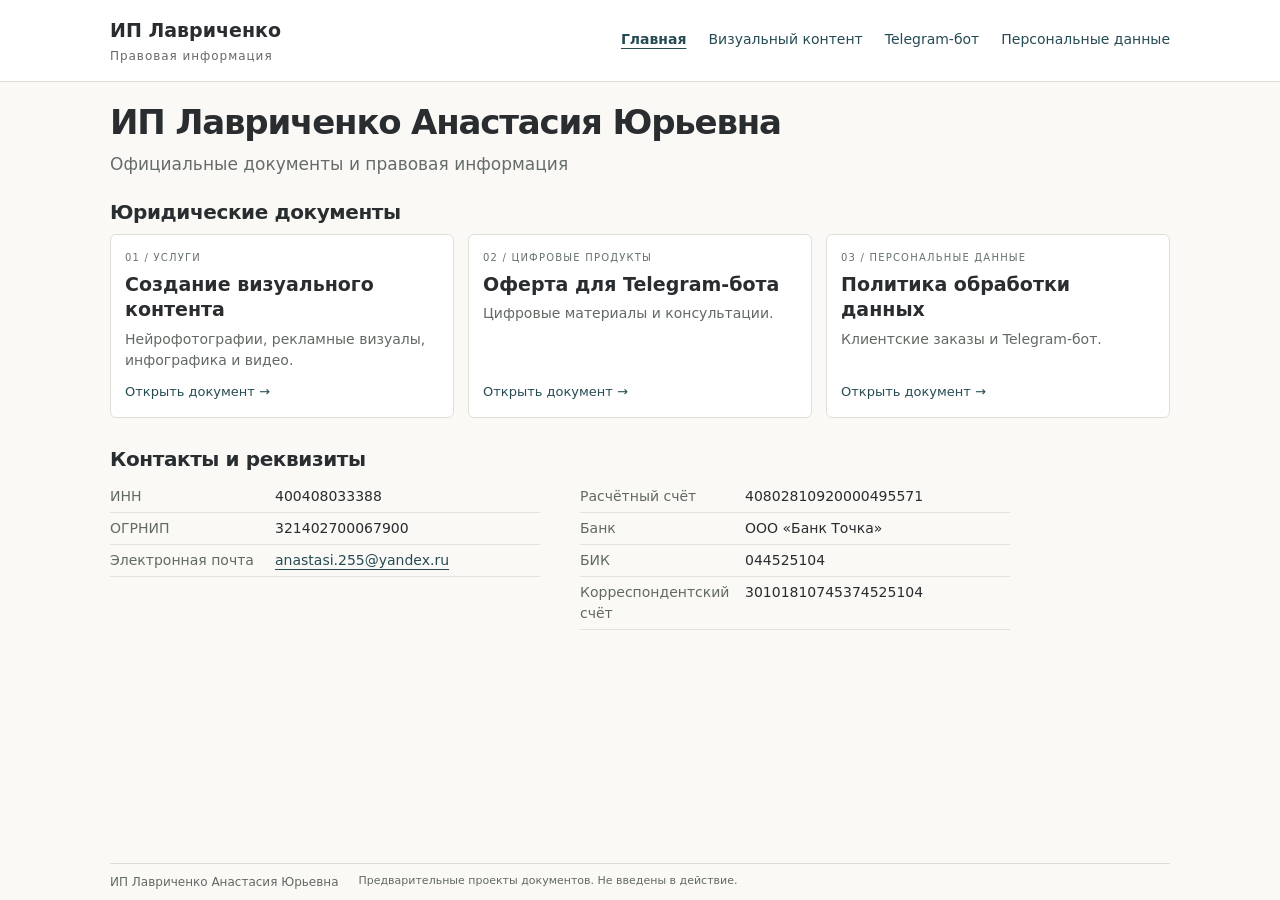
==== commit c1cbb952: "Group homepage details and remove duplicate footer identifiers" ====
--- a/index.html
+++ b/index.html
@@ -1,3 +1,3 @@
 <!doctype html>
-<html lang="ru"><head><meta charset="utf-8"><meta name="viewport" content="width=device-width, initial-scale=1"><meta name="description" content="Официальные документы и правовая информация"><meta name="robots" content="noindex, nofollow"><title>ИП Лавриченко Анастасия Юрьевна — ИП Лавриченко</title><link rel="stylesheet" href="styles.css?v=compact-2"></head>
-<body class="home"><a class="skip" href="#main">К содержанию</a><header class="site-header"><div class="shell"><a class="brand" href="index.html">ИП Лавриченко<span>Правовая информация</span></a><nav aria-label="Основная навигация"><a href="index.html" aria-current="page">Главная</a><a href="offer.html">Визуальный контент</a><a href="bot-offer.html">Telegram-бот</a><a href="privacy.html">Персональные данные</a></nav></div></header><main id="main" class="shell"><div class="intro"><h1>ИП Лавриченко Анастасия Юрьевна</h1><p class="lead">Официальные документы и правовая информация</p></div><article><section><h2>Юридические документы</h2><div class="cards"><a class="card" href="offer.html"><span class="number">01 / Услуги</span><h3>Создание визуального контента</h3><p>Нейрофотографии, рекламные визуалы, инфографика и видео.</p><span class="action">Открыть документ →</span></a><a class="card" href="bot-offer.html"><span class="number">02 / Цифровые продукты</span><h3>Оферта для Telegram-бота</h3><p>Цифровые материалы и консультации.</p><span class="action">Открыть документ →</span></a><a class="card" href="privacy.html"><span class="number">03 / Персональные данные</span><h3>Политика обработки данных</h3><p>Клиентские заказы и Telegram-бот.</p><span class="action">Открыть документ →</span></a></div></section><section><h2>Контакты и реквизиты</h2><dl class="details"><div><dt>ИНН</dt><dd>400408033388</dd></div><div><dt>ОГРНИП</dt><dd>321402700067900</dd></div><div><dt>Электронная почта</dt><dd><a href="mailto:anastasi.255@yandex.ru">anastasi.255@yandex.ru</a></dd></div><div><dt>Расчётный счёт</dt><dd>40802810920000495571</dd></div><div><dt>Банк</dt><dd>ООО «Банк Точка»</dd></div><div><dt>БИК</dt><dd>044525104</dd></div><div><dt>Корреспондентский счёт</dt><dd>30101810745374525104</dd></div></dl></section></article></main><footer class="shell"><p>ИП Лавриченко Анастасия Юрьевна<br>ИНН 400408033388 · ОГРНИП 321402700067900</p><a href="mailto:anastasi.255@yandex.ru">anastasi.255@yandex.ru</a><p class="muted">Предварительные проекты документов. Не введены в действие.</p></footer></body></html>+<html lang="ru"><head><meta charset="utf-8"><meta name="viewport" content="width=device-width, initial-scale=1"><meta name="description" content="Официальные документы и правовая информация"><meta name="robots" content="noindex, nofollow"><title>ИП Лавриченко Анастасия Юрьевна — ИП Лавриченко</title><link rel="stylesheet" href="styles.css?v=requisites-3"></head>
+<body class="home"><a class="skip" href="#main">К содержанию</a><header class="site-header"><div class="shell"><a class="brand" href="index.html">ИП Лавриченко<span>Правовая информация</span></a><nav aria-label="Основная навигация"><a href="index.html" aria-current="page">Главная</a><a href="offer.html">Визуальный контент</a><a href="bot-offer.html">Telegram-бот</a><a href="privacy.html">Персональные данные</a></nav></div></header><main id="main" class="shell"><div class="intro"><h1>ИП Лавриченко Анастасия Юрьевна</h1><p class="lead">Официальные документы и правовая информация</p></div><article><section><h2>Юридические документы</h2><div class="cards"><a class="card" href="offer.html"><span class="number">01 / Услуги</span><h3>Создание визуального контента</h3><p>Нейрофотографии, рекламные визуалы, инфографика и видео.</p><span class="action">Открыть документ →</span></a><a class="card" href="bot-offer.html"><span class="number">02 / Цифровые продукты</span><h3>Оферта для Telegram-бота</h3><p>Цифровые материалы и консультации.</p><span class="action">Открыть документ →</span></a><a class="card" href="privacy.html"><span class="number">03 / Персональные данные</span><h3>Политика обработки данных</h3><p>Клиентские заказы и Telegram-бот.</p><span class="action">Открыть документ →</span></a></div></section><section><h2>Контакты и реквизиты</h2><div class="requisites"><dl class="details"><div><dt>ИНН</dt><dd>400408033388</dd></div><div><dt>ОГРНИП</dt><dd>321402700067900</dd></div><div><dt>Электронная почта</dt><dd><a href="mailto:anastasi.255@yandex.ru">anastasi.255@yandex.ru</a></dd></div></dl><dl class="details"><div><dt>Расчётный счёт</dt><dd>40802810920000495571</dd></div><div><dt>Банк</dt><dd>ООО «Банк Точка»</dd></div><div><dt>БИК</dt><dd>044525104</dd></div><div><dt>Корреспондентский счёт</dt><dd>30101810745374525104</dd></div></dl></div></section></article></main><footer class="shell"><p>ИП Лавриченко Анастасия Юрьевна</p><p class="muted">Предварительные проекты документов. Не введены в действие.</p></footer></body></html>
--- a/styles.css
+++ b/styles.css
@@ -3,3 +3,5 @@
 .home article{max-width:none}.home .intro{max-width:none;padding:26px 0 8px}.home h1{font-size:34px;margin:0 0 8px}.home .lead{font-size:17px;margin:0}.home section{margin:18px 0}.home h2{font-size:20px;margin:0 0 12px}.home .cards{grid-template-columns:repeat(3,minmax(0,1fr));gap:14px}.home .card{padding:18px;display:flex;flex-direction:column}.home .card h3{font-size:19px;margin:8px 0}.home .card p{font-size:14px;line-height:1.5;margin:0 0 10px}.home .action{margin-top:auto;font-size:13px}.home .number{font-size:10px}.home .details{display:grid;grid-template-columns:repeat(2,minmax(0,1fr));column-gap:32px;margin:0;font-size:14px}.home .details div{grid-template-columns:170px minmax(0,1fr);gap:10px;padding:7px 0}.home footer{padding-block:12px;font-size:12px;display:flex;flex-wrap:wrap;justify-content:space-between;align-items:center;gap:8px 20px}.home footer p{margin:0}.home footer .muted{flex-basis:100%;font-size:11px}
 @media(max-width:800px){.home .cards{grid-template-columns:1fr}.home .details{grid-template-columns:1fr}.home .intro{padding-top:26px}.home h1{font-size:30px}.home .card{padding:16px}.home section{margin:24px 0}}@media(max-width:400px){.home .details div{grid-template-columns:1fr;gap:0}}
 @media(min-width:801px){.home .site-header .shell{padding-block:14px}.home .intro{padding-top:20px}.home section{margin:12px 0}.home h2{margin-bottom:8px}.home .card{padding:14px}.home .card h3{margin:6px 0}.home .details{line-height:1.5}.home .details div{padding:5px 0}.home footer{padding-block:8px}}
+
+.home{min-height:100svh;display:flex;flex-direction:column}.home>main{flex:1;margin:0 auto}.home>footer{margin:12px auto 0;width:min(100% - 64px,1060px)}.home .requisites{display:grid;grid-template-columns:repeat(2,minmax(0,1fr));gap:16px 40px;max-width:900px}.home .requisites .details{display:block}.home .requisites .details div{grid-template-columns:155px minmax(0,1fr);gap:10px}.home article section+section{margin-top:28px}.home footer{justify-content:flex-start;gap:4px 20px}.home footer .muted{flex-basis:auto}@media(max-width:800px){.home .requisites{grid-template-columns:1fr;gap:0}.home>footer{width:calc(100% - 36px)}}@media(max-width:400px){.home .requisites .details div{grid-template-columns:1fr;gap:0}}
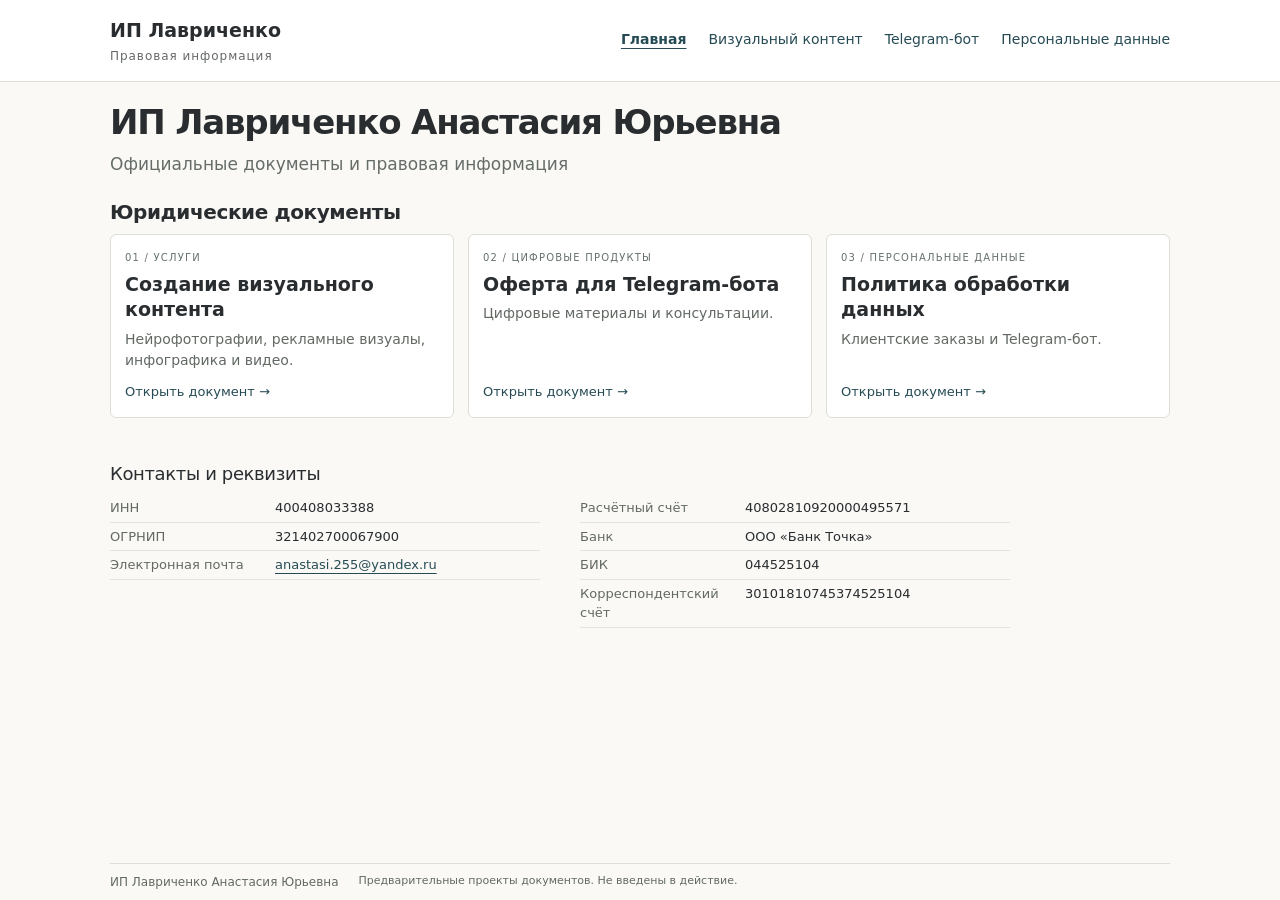
==== commit 216392f7: "Make homepage contact details smaller and lower" ====
--- a/index.html
+++ b/index.html
@@ -1,3 +1,3 @@
 <!doctype html>
-<html lang="ru"><head><meta charset="utf-8"><meta name="viewport" content="width=device-width, initial-scale=1"><meta name="description" content="Официальные документы и правовая информация"><meta name="robots" content="noindex, nofollow"><title>ИП Лавриченко Анастасия Юрьевна — ИП Лавриченко</title><link rel="stylesheet" href="styles.css?v=requisites-3"></head>
-<body class="home"><a class="skip" href="#main">К содержанию</a><header class="site-header"><div class="shell"><a class="brand" href="index.html">ИП Лавриченко<span>Правовая информация</span></a><nav aria-label="Основная навигация"><a href="index.html" aria-current="page">Главная</a><a href="offer.html">Визуальный контент</a><a href="bot-offer.html">Telegram-бот</a><a href="privacy.html">Персональные данные</a></nav></div></header><main id="main" class="shell"><div class="intro"><h1>ИП Лавриченко Анастасия Юрьевна</h1><p class="lead">Официальные документы и правовая информация</p></div><article><section><h2>Юридические документы</h2><div class="cards"><a class="card" href="offer.html"><span class="number">01 / Услуги</span><h3>Создание визуального контента</h3><p>Нейрофотографии, рекламные визуалы, инфографика и видео.</p><span class="action">Открыть документ →</span></a><a class="card" href="bot-offer.html"><span class="number">02 / Цифровые продукты</span><h3>Оферта для Telegram-бота</h3><p>Цифровые материалы и консультации.</p><span class="action">Открыть документ →</span></a><a class="card" href="privacy.html"><span class="number">03 / Персональные данные</span><h3>Политика обработки данных</h3><p>Клиентские заказы и Telegram-бот.</p><span class="action">Открыть документ →</span></a></div></section><section><h2>Контакты и реквизиты</h2><div class="requisites"><dl class="details"><div><dt>ИНН</dt><dd>400408033388</dd></div><div><dt>ОГРНИП</dt><dd>321402700067900</dd></div><div><dt>Электронная почта</dt><dd><a href="mailto:anastasi.255@yandex.ru">anastasi.255@yandex.ru</a></dd></div></dl><dl class="details"><div><dt>Расчётный счёт</dt><dd>40802810920000495571</dd></div><div><dt>Банк</dt><dd>ООО «Банк Точка»</dd></div><div><dt>БИК</dt><dd>044525104</dd></div><div><dt>Корреспондентский счёт</dt><dd>30101810745374525104</dd></div></dl></div></section></article></main><footer class="shell"><p>ИП Лавриченко Анастасия Юрьевна</p><p class="muted">Предварительные проекты документов. Не введены в действие.</p></footer></body></html>+<html lang="ru"><head><meta charset="utf-8"><meta name="viewport" content="width=device-width, initial-scale=1"><meta name="description" content="Официальные документы и правовая информация"><meta name="robots" content="noindex, nofollow"><title>ИП Лавриченко Анастасия Юрьевна — ИП Лавриченко</title><link rel="stylesheet" href="styles.css?v=requisites-4"></head>
+<body class="home"><a class="skip" href="#main">К содержанию</a><header class="site-header"><div class="shell"><a class="brand" href="index.html">ИП Лавриченко<span>Правовая информация</span></a><nav aria-label="Основная навигация"><a href="index.html" aria-current="page">Главная</a><a href="offer.html">Визуальный контент</a><a href="bot-offer.html">Telegram-бот</a><a href="privacy.html">Персональные данные</a></nav></div></header><main id="main" class="shell"><div class="intro"><h1>ИП Лавриченко Анастасия Юрьевна</h1><p class="lead">Официальные документы и правовая информация</p></div><article><section><h2>Юридические документы</h2><div class="cards"><a class="card" href="offer.html"><span class="number">01 / Услуги</span><h3>Создание визуального контента</h3><p>Нейрофотографии, рекламные визуалы, инфографика и видео.</p><span class="action">Открыть документ →</span></a><a class="card" href="bot-offer.html"><span class="number">02 / Цифровые продукты</span><h3>Оферта для Telegram-бота</h3><p>Цифровые материалы и консультации.</p><span class="action">Открыть документ →</span></a><a class="card" href="privacy.html"><span class="number">03 / Персональные данные</span><h3>Политика обработки данных</h3><p>Клиентские заказы и Telegram-бот.</p><span class="action">Открыть документ →</span></a></div></section><section class="contact-section"><h2>Контакты и реквизиты</h2><div class="requisites"><dl class="details"><div><dt>ИНН</dt><dd>400408033388</dd></div><div><dt>ОГРНИП</dt><dd>321402700067900</dd></div><div><dt>Электронная почта</dt><dd><a href="mailto:anastasi.255@yandex.ru">anastasi.255@yandex.ru</a></dd></div></dl><dl class="details"><div><dt>Расчётный счёт</dt><dd>40802810920000495571</dd></div><div><dt>Банк</dt><dd>ООО «Банк Точка»</dd></div><div><dt>БИК</dt><dd>044525104</dd></div><div><dt>Корреспондентский счёт</dt><dd>30101810745374525104</dd></div></dl></div></section></article></main><footer class="shell"><p>ИП Лавриченко Анастасия Юрьевна</p><p class="muted">Предварительные проекты документов. Не введены в действие.</p></footer></body></html>
--- a/styles.css
+++ b/styles.css
@@ -4,4 +4,6 @@
 @media(max-width:800px){.home .cards{grid-template-columns:1fr}.home .details{grid-template-columns:1fr}.home .intro{padding-top:26px}.home h1{font-size:30px}.home .card{padding:16px}.home section{margin:24px 0}}@media(max-width:400px){.home .details div{grid-template-columns:1fr;gap:0}}
 @media(min-width:801px){.home .site-header .shell{padding-block:14px}.home .intro{padding-top:20px}.home section{margin:12px 0}.home h2{margin-bottom:8px}.home .card{padding:14px}.home .card h3{margin:6px 0}.home .details{line-height:1.5}.home .details div{padding:5px 0}.home footer{padding-block:8px}}
 
-.home{min-height:100svh;display:flex;flex-direction:column}.home>main{flex:1;margin:0 auto}.home>footer{margin:12px auto 0;width:min(100% - 64px,1060px)}.home .requisites{display:grid;grid-template-columns:repeat(2,minmax(0,1fr));gap:16px 40px;max-width:900px}.home .requisites .details{display:block}.home .requisites .details div{grid-template-columns:155px minmax(0,1fr);gap:10px}.home article section+section{margin-top:28px}.home footer{justify-content:flex-start;gap:4px 20px}.home footer .muted{flex-basis:auto}@media(max-width:800px){.home .requisites{grid-template-columns:1fr;gap:0}.home>footer{width:calc(100% - 36px)}}@media(max-width:400px){.home .requisites .details div{grid-template-columns:1fr;gap:0}}
+.home{min-height:100svh;display:flex;flex-direction:column}.home>main{flex:1;margin:0 auto}.home>footer{margin:12px auto 0;width:min(100% - 64px,1060px)}.home .requisites{display:grid;grid-template-columns:repeat(2,minmax(0,1fr));gap:16px 40px;max-width:900px}.home .requisites .details{display:block}.home .requisites .details div{grid-template-columns:155px minmax(0,1fr);gap:10px}.home article section+section{margin-top:44px}.home footer{justify-content:flex-start;gap:4px 20px}.home footer .muted{flex-basis:auto}@media(max-width:800px){.home .requisites{grid-template-columns:1fr;gap:0}.home>footer{width:calc(100% - 36px)}}@media(max-width:400px){.home .requisites .details div{grid-template-columns:1fr;gap:0}}
+
+.home .contact-section h2{font-size:18px;font-weight:500}.home .contact-section .details{font-size:13px}.home .contact-section .details div{padding-block:4px}@media(max-width:800px){.home article .contact-section{margin-top:32px}.home .contact-section .details{font-size:14px}}
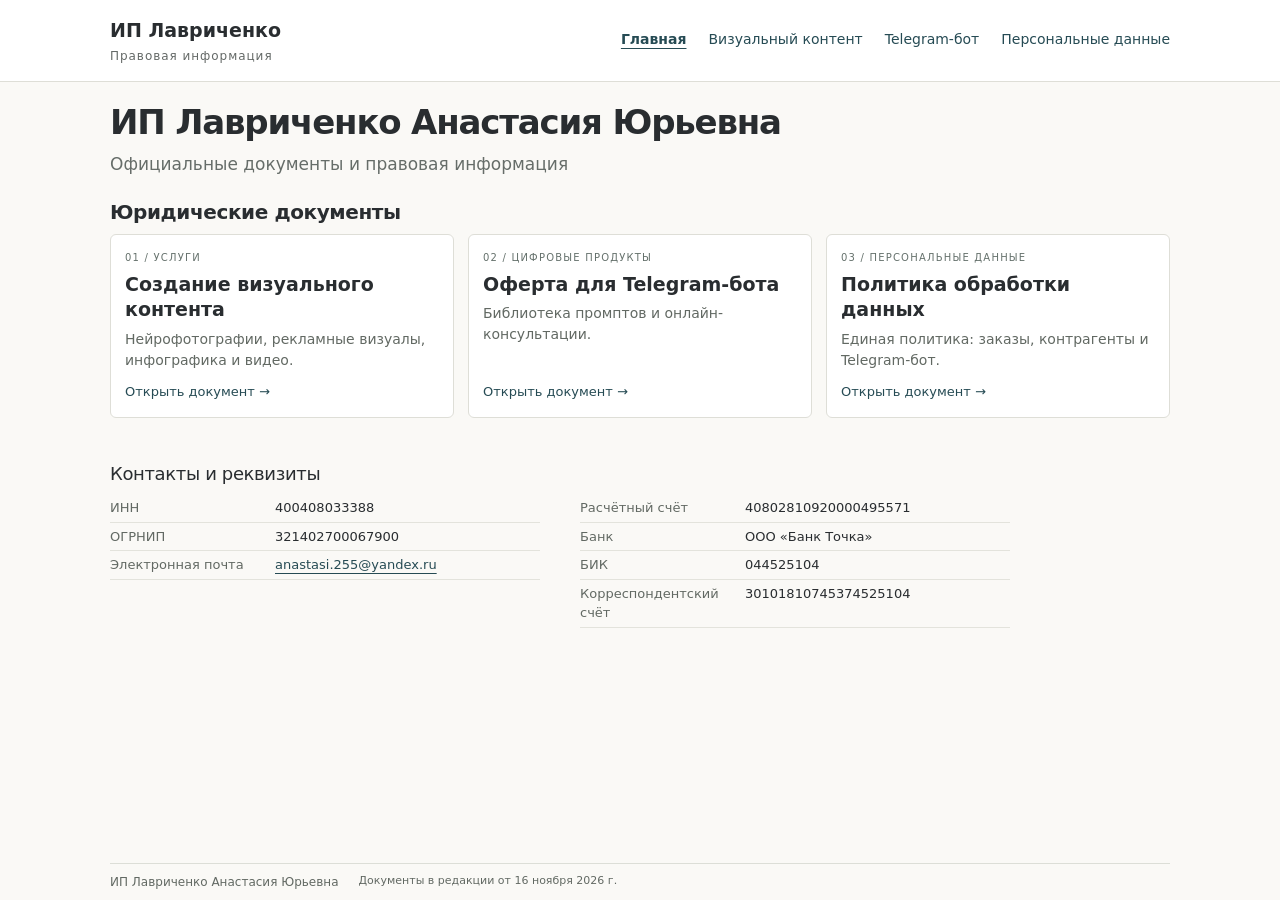
==== commit f74ebb2b: "Рабочие редакции документов от 16.11.2026: оферта на визуальный контент, оферта бота, единая политик" ====
--- a/index.html
+++ b/index.html
@@ -1,3 +1,3 @@
 <!doctype html>
-<html lang="ru"><head><meta charset="utf-8"><meta name="viewport" content="width=device-width, initial-scale=1"><meta name="description" content="Официальные документы и правовая информация"><meta name="robots" content="noindex, nofollow"><title>ИП Лавриченко Анастасия Юрьевна — ИП Лавриченко</title><link rel="stylesheet" href="styles.css?v=requisites-4"></head>
-<body class="home"><a class="skip" href="#main">К содержанию</a><header class="site-header"><div class="shell"><a class="brand" href="index.html">ИП Лавриченко<span>Правовая информация</span></a><nav aria-label="Основная навигация"><a href="index.html" aria-current="page">Главная</a><a href="offer.html">Визуальный контент</a><a href="bot-offer.html">Telegram-бот</a><a href="privacy.html">Персональные данные</a></nav></div></header><main id="main" class="shell"><div class="intro"><h1>ИП Лавриченко Анастасия Юрьевна</h1><p class="lead">Официальные документы и правовая информация</p></div><article><section><h2>Юридические документы</h2><div class="cards"><a class="card" href="offer.html"><span class="number">01 / Услуги</span><h3>Создание визуального контента</h3><p>Нейрофотографии, рекламные визуалы, инфографика и видео.</p><span class="action">Открыть документ →</span></a><a class="card" href="bot-offer.html"><span class="number">02 / Цифровые продукты</span><h3>Оферта для Telegram-бота</h3><p>Цифровые материалы и консультации.</p><span class="action">Открыть документ →</span></a><a class="card" href="privacy.html"><span class="number">03 / Персональные данные</span><h3>Политика обработки данных</h3><p>Клиентские заказы и Telegram-бот.</p><span class="action">Открыть документ →</span></a></div></section><section class="contact-section"><h2>Контакты и реквизиты</h2><div class="requisites"><dl class="details"><div><dt>ИНН</dt><dd>400408033388</dd></div><div><dt>ОГРНИП</dt><dd>321402700067900</dd></div><div><dt>Электронная почта</dt><dd><a href="mailto:anastasi.255@yandex.ru">anastasi.255@yandex.ru</a></dd></div></dl><dl class="details"><div><dt>Расчётный счёт</dt><dd>40802810920000495571</dd></div><div><dt>Банк</dt><dd>ООО «Банк Точка»</dd></div><div><dt>БИК</dt><dd>044525104</dd></div><div><dt>Корреспондентский счёт</dt><dd>30101810745374525104</dd></div></dl></div></section></article></main><footer class="shell"><p>ИП Лавриченко Анастасия Юрьевна</p><p class="muted">Предварительные проекты документов. Не введены в действие.</p></footer></body></html>+<html lang="ru"><head><meta charset="utf-8"><meta name="viewport" content="width=device-width, initial-scale=1"><meta name="description" content="Официальные документы и правовая информация"><title>ИП Лавриченко Анастасия Юрьевна — официальные документы</title><link rel="stylesheet" href="styles.css?v=final-1"></head>
+<body class="home"><a class="skip" href="#main">К содержанию</a><header class="site-header"><div class="shell"><a class="brand" href="index.html">ИП Лавриченко<span>Правовая информация</span></a><nav aria-label="Основная навигация"><a href="index.html" aria-current="page">Главная</a><a href="offer.html">Визуальный контент</a><a href="bot-offer.html">Telegram-бот</a><a href="privacy.html">Персональные данные</a></nav></div></header><main id="main" class="shell"><div class="intro"><h1>ИП Лавриченко Анастасия Юрьевна</h1><p class="lead">Официальные документы и правовая информация</p></div><article><section><h2>Юридические документы</h2><div class="cards"><a class="card" href="offer.html"><span class="number">01 / Услуги</span><h3>Создание визуального контента</h3><p>Нейрофотографии, рекламные визуалы, инфографика и видео.</p><span class="action">Открыть документ →</span></a><a class="card" href="bot-offer.html"><span class="number">02 / Цифровые продукты</span><h3>Оферта для Telegram-бота</h3><p>Библиотека промптов и онлайн-консультации.</p><span class="action">Открыть документ →</span></a><a class="card" href="privacy.html"><span class="number">03 / Персональные данные</span><h3>Политика обработки данных</h3><p>Единая политика: заказы, контрагенты и Telegram-бот.</p><span class="action">Открыть документ →</span></a></div></section><section class="contact-section"><h2>Контакты и реквизиты</h2><div class="requisites"><dl class="details"><div><dt>ИНН</dt><dd>400408033388</dd></div><div><dt>ОГРНИП</dt><dd>321402700067900</dd></div><div><dt>Электронная почта</dt><dd><a href="mailto:anastasi.255@yandex.ru">anastasi.255@yandex.ru</a></dd></div></dl><dl class="details"><div><dt>Расчётный счёт</dt><dd>40802810920000495571</dd></div><div><dt>Банк</dt><dd>ООО «Банк Точка»</dd></div><div><dt>БИК</dt><dd>044525104</dd></div><div><dt>Корреспондентский счёт</dt><dd>30101810745374525104</dd></div></dl></div></section></article></main><footer class="shell"><p>ИП Лавриченко Анастасия Юрьевна</p><p class="muted">Документы в редакции от 16 ноября 2026 г.</p></footer></body></html>
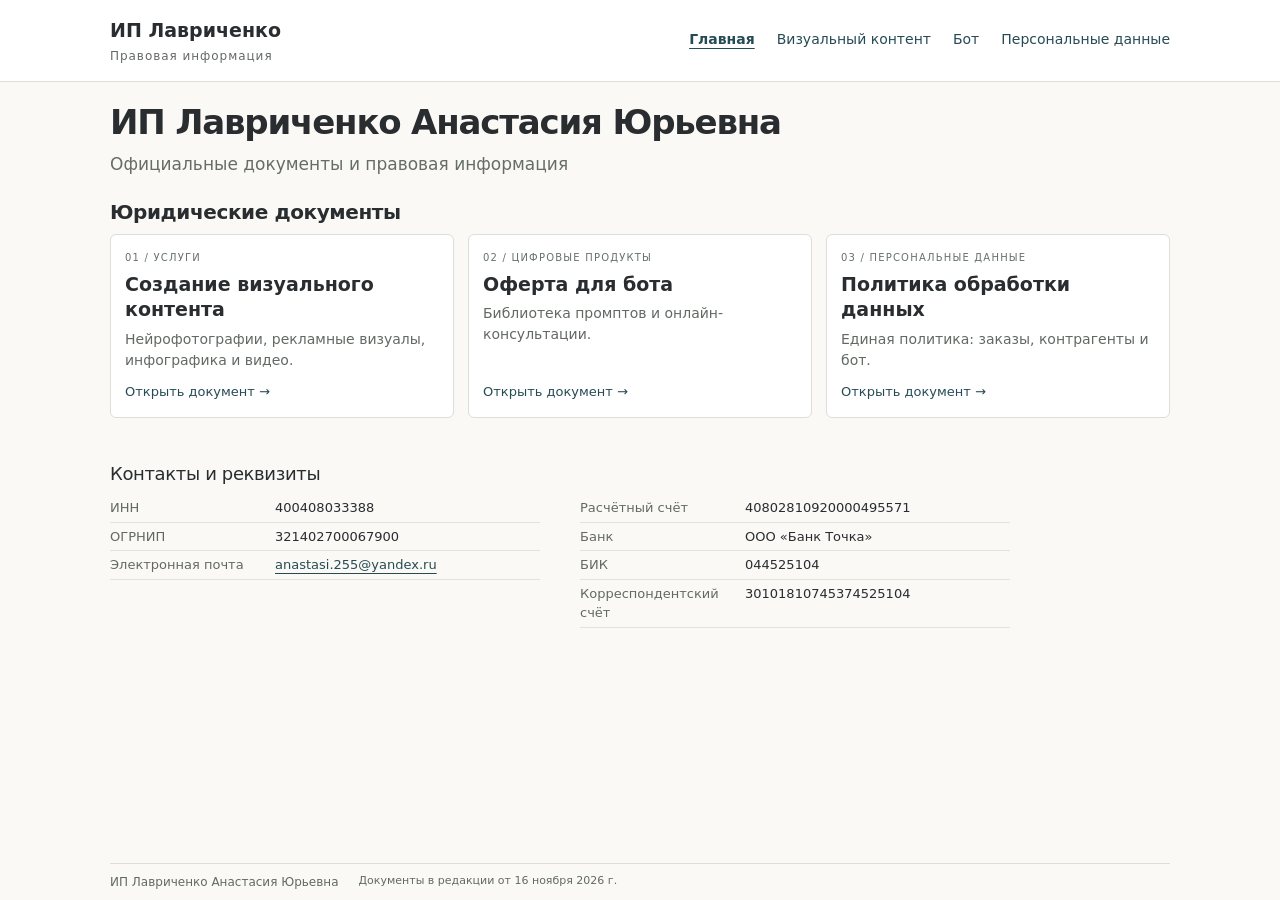
==== commit 8e9128eb: "Короткое название: «Оферта для бота», в меню — «Бот» Co-Authored-By: Claude Opus 5.5 <noreply@anthro" ====
--- a/index.html
+++ b/index.html
@@ -1,3 +1,3 @@
 <!doctype html>
 <html lang="ru"><head><meta charset="utf-8"><meta name="viewport" content="width=device-width, initial-scale=1"><meta name="description" content="Официальные документы и правовая информация"><title>ИП Лавриченко Анастасия Юрьевна — официальные документы</title><link rel="stylesheet" href="styles.css?v=final-1"></head>
-<body class="home"><a class="skip" href="#main">К содержанию</a><header class="site-header"><div class="shell"><a class="brand" href="index.html">ИП Лавриченко<span>Правовая информация</span></a><nav aria-label="Основная навигация"><a href="index.html" aria-current="page">Главная</a><a href="offer.html">Визуальный контент</a><a href="bot-offer.html">Telegram-бот</a><a href="privacy.html">Персональные данные</a></nav></div></header><main id="main" class="shell"><div class="intro"><h1>ИП Лавриченко Анастасия Юрьевна</h1><p class="lead">Официальные документы и правовая информация</p></div><article><section><h2>Юридические документы</h2><div class="cards"><a class="card" href="offer.html"><span class="number">01 / Услуги</span><h3>Создание визуального контента</h3><p>Нейрофотографии, рекламные визуалы, инфографика и видео.</p><span class="action">Открыть документ →</span></a><a class="card" href="bot-offer.html"><span class="number">02 / Цифровые продукты</span><h3>Оферта для Telegram-бота</h3><p>Библиотека промптов и онлайн-консультации.</p><span class="action">Открыть документ →</span></a><a class="card" href="privacy.html"><span class="number">03 / Персональные данные</span><h3>Политика обработки данных</h3><p>Единая политика: заказы, контрагенты и Telegram-бот.</p><span class="action">Открыть документ →</span></a></div></section><section class="contact-section"><h2>Контакты и реквизиты</h2><div class="requisites"><dl class="details"><div><dt>ИНН</dt><dd>400408033388</dd></div><div><dt>ОГРНИП</dt><dd>321402700067900</dd></div><div><dt>Электронная почта</dt><dd><a href="mailto:anastasi.255@yandex.ru">anastasi.255@yandex.ru</a></dd></div></dl><dl class="details"><div><dt>Расчётный счёт</dt><dd>40802810920000495571</dd></div><div><dt>Банк</dt><dd>ООО «Банк Точка»</dd></div><div><dt>БИК</dt><dd>044525104</dd></div><div><dt>Корреспондентский счёт</dt><dd>30101810745374525104</dd></div></dl></div></section></article></main><footer class="shell"><p>ИП Лавриченко Анастасия Юрьевна</p><p class="muted">Документы в редакции от 16 ноября 2026 г.</p></footer></body></html>+<body class="home"><a class="skip" href="#main">К содержанию</a><header class="site-header"><div class="shell"><a class="brand" href="index.html">ИП Лавриченко<span>Правовая информация</span></a><nav aria-label="Основная навигация"><a href="index.html" aria-current="page">Главная</a><a href="offer.html">Визуальный контент</a><a href="bot-offer.html">Бот</a><a href="privacy.html">Персональные данные</a></nav></div></header><main id="main" class="shell"><div class="intro"><h1>ИП Лавриченко Анастасия Юрьевна</h1><p class="lead">Официальные документы и правовая информация</p></div><article><section><h2>Юридические документы</h2><div class="cards"><a class="card" href="offer.html"><span class="number">01 / Услуги</span><h3>Создание визуального контента</h3><p>Нейрофотографии, рекламные визуалы, инфографика и видео.</p><span class="action">Открыть документ →</span></a><a class="card" href="bot-offer.html"><span class="number">02 / Цифровые продукты</span><h3>Оферта для бота</h3><p>Библиотека промптов и онлайн-консультации.</p><span class="action">Открыть документ →</span></a><a class="card" href="privacy.html"><span class="number">03 / Персональные данные</span><h3>Политика обработки данных</h3><p>Единая политика: заказы, контрагенты и бот.</p><span class="action">Открыть документ →</span></a></div></section><section class="contact-section"><h2>Контакты и реквизиты</h2><div class="requisites"><dl class="details"><div><dt>ИНН</dt><dd>400408033388</dd></div><div><dt>ОГРНИП</dt><dd>321402700067900</dd></div><div><dt>Электронная почта</dt><dd><a href="mailto:anastasi.255@yandex.ru">anastasi.255@yandex.ru</a></dd></div></dl><dl class="details"><div><dt>Расчётный счёт</dt><dd>40802810920000495571</dd></div><div><dt>Банк</dt><dd>ООО «Банк Точка»</dd></div><div><dt>БИК</dt><dd>044525104</dd></div><div><dt>Корреспондентский счёт</dt><dd>30101810745374525104</dd></div></dl></div></section></article></main><footer class="shell"><p>ИП Лавриченко Анастасия Юрьевна</p><p class="muted">Документы в редакции от 16 ноября 2026 г.</p></footer></body></html>
